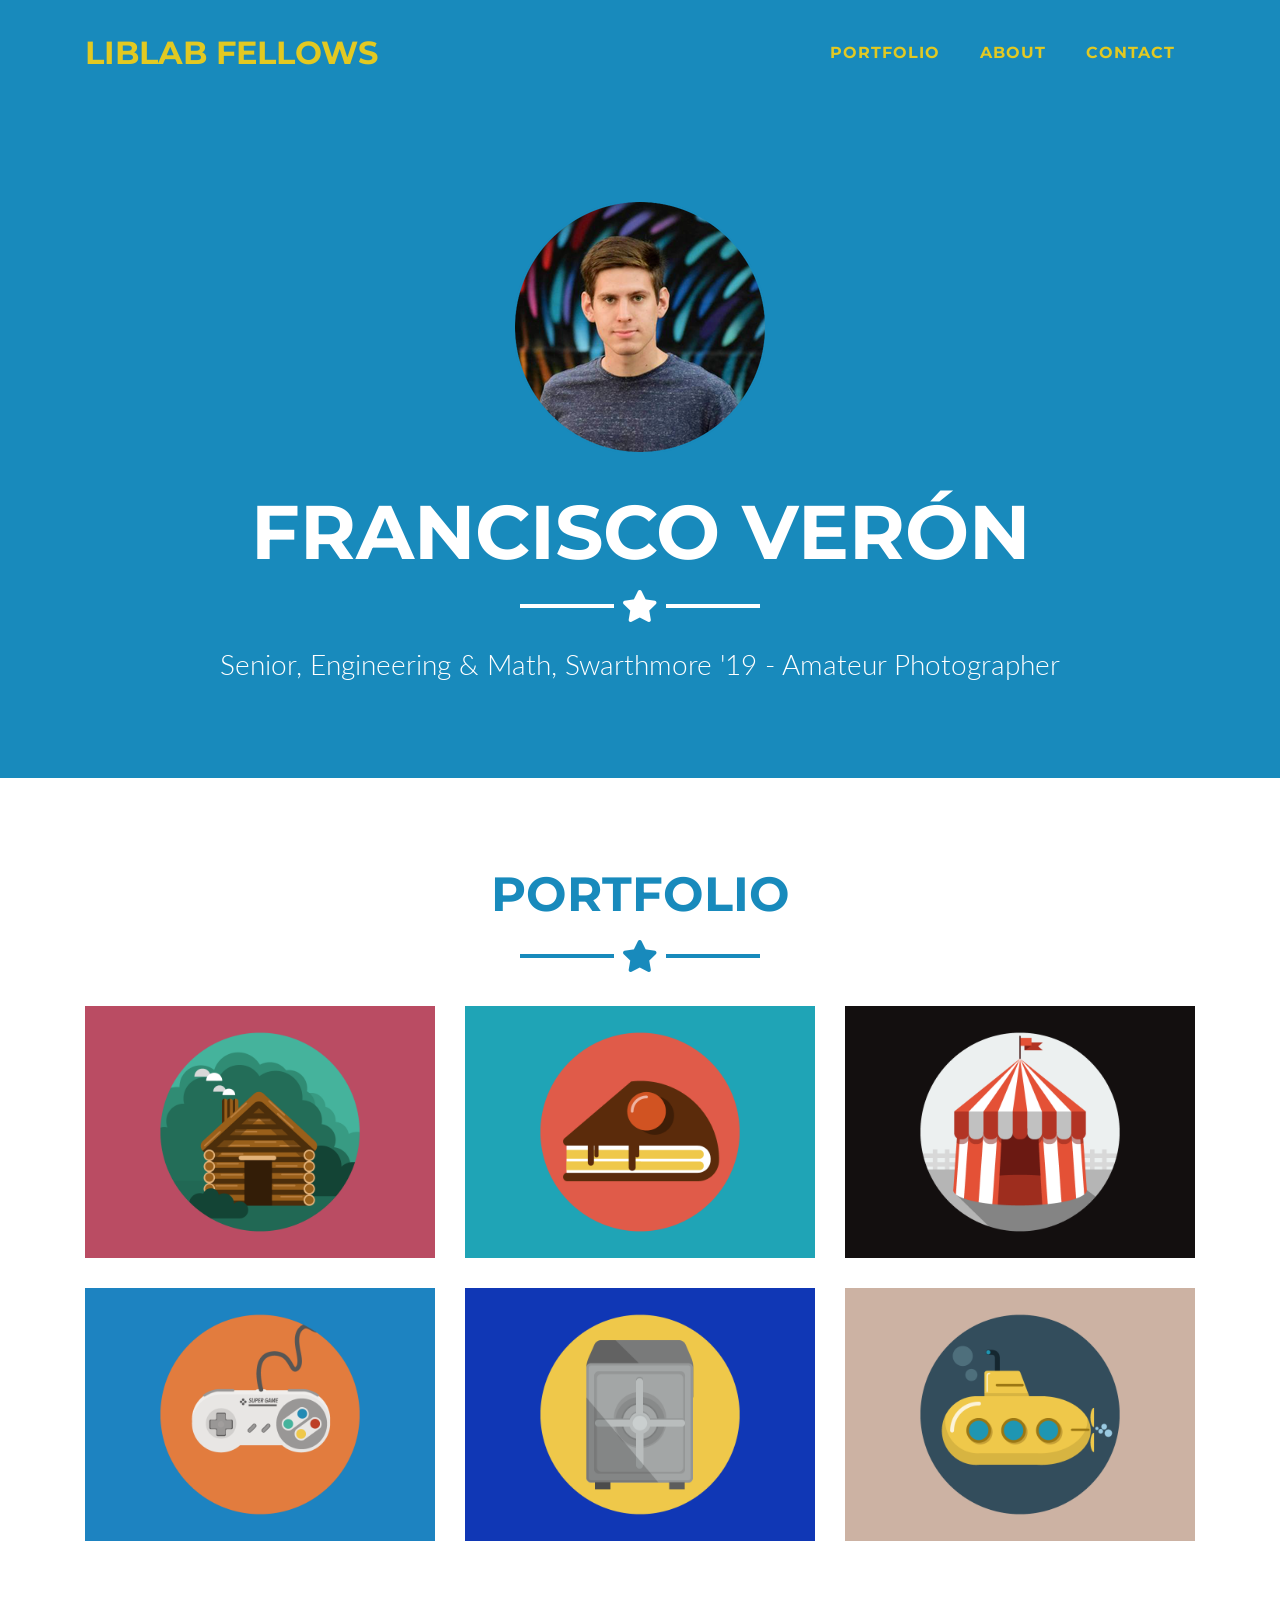
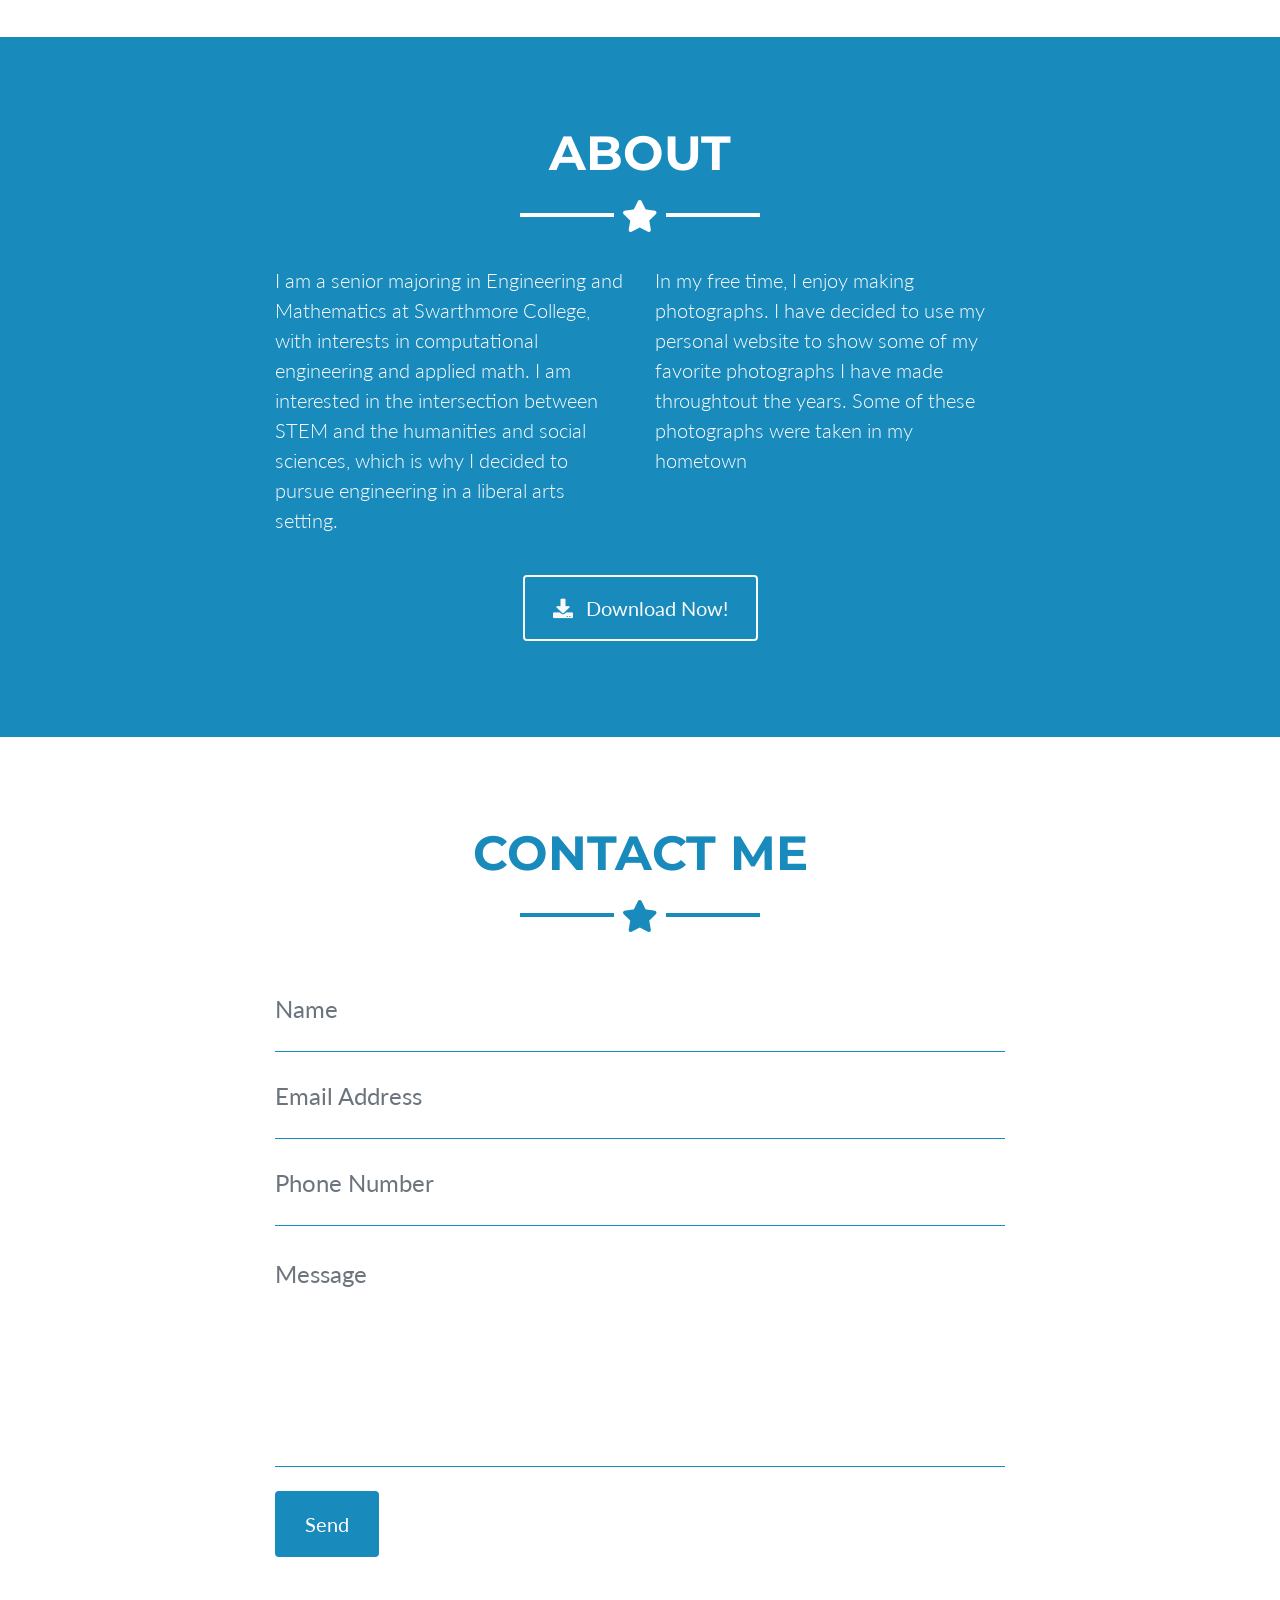
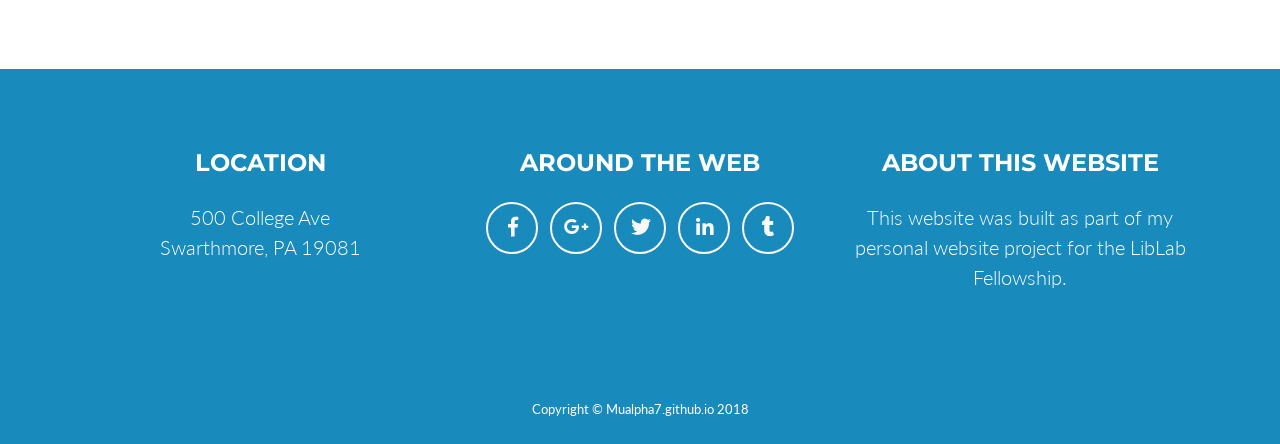
==== index.html @ 1fb7de2f "Add files via upload" ====
<!DOCTYPE html>
<html lang="en">

  <head>

    <meta charset="utf-8">
    <meta name="viewport" content="width=device-width, initial-scale=1, shrink-to-fit=no">
    <meta name="description" content="">
    <meta name="author" content="">

    <title>LibLab Fellows - Francisco Verón</title>

    <!-- Bootstrap core CSS -->
    <link href="vendor/bootstrap/css/bootstrap.min.css" rel="stylesheet">

    <!-- Custom fonts for this template -->
    <link href="vendor/fontawesome-free/css/all.min.css" rel="stylesheet" type="text/css">
    <link href="https://fonts.googleapis.com/css?family=Montserrat:400,700" rel="stylesheet" type="text/css">
    <link href="https://fonts.googleapis.com/css?family=Lato:400,700,400italic,700italic" rel="stylesheet" type="text/css">

    <!-- Plugin CSS -->
    <link href="vendor/magnific-popup/magnific-popup.css" rel="stylesheet" type="text/css">

    <!-- Custom styles for this template -->
    <link href="css/freelancer.min.css" rel="stylesheet">

  </head>

  <body id="page-top">

    <!-- Navigation -->
    <nav class="navbar navbar-expand-lg bg-secondary fixed-top text-uppercase" id="mainNav">
      <div class="container">
        <a class="navbar-brand js-scroll-trigger" href="#page-top">LibLab Fellows</a>
        <button class="navbar-toggler navbar-toggler-right text-uppercase bg-primary text-white rounded" type="button" data-toggle="collapse" data-target="#navbarResponsive" aria-controls="navbarResponsive" aria-expanded="false" aria-label="Toggle navigation">
          Menu
          <i class="fas fa-bars"></i>
        </button>
        <div class="collapse navbar-collapse" id="navbarResponsive">
          <ul class="navbar-nav ml-auto">
            <li class="nav-item mx-0 mx-lg-1">
              <a class="nav-link py-3 px-0 px-lg-3 rounded js-scroll-trigger" href="#portfolio">Portfolio</a>
            </li>
            <li class="nav-item mx-0 mx-lg-1">
              <a class="nav-link py-3 px-0 px-lg-3 rounded js-scroll-trigger" href="#about">About</a>
            </li>
            <li class="nav-item mx-0 mx-lg-1">
              <a class="nav-link py-3 px-0 px-lg-3 rounded js-scroll-trigger" href="#contact">Contact</a>
            </li>
          </ul>
        </div>
      </div>
    </nav>

    <!-- Header -->
    <header class="masthead bg-primary text-white text-center">
      <div class="container">
        <img class="img-fluid mb-5 d-block mx-auto" src="img/profile.png" alt="">
        <h1 class="text-uppercase mb-0">Francisco Verón</h1>
        <hr class="star-light">
        <h2 class="font-weight-light mb-0">Senior, Engineering & Math, Swarthmore '19 - Amateur Photographer</h2>
      </div>
    </header>

    <!-- Portfolio Grid Section -->
    <section class="portfolio" id="portfolio">
      <div class="container">
        <h2 class="text-center text-uppercase text-secondary mb-0">Portfolio</h2>
        <hr class="star-dark mb-5">
        <div class="row">
          <div class="col-md-6 col-lg-4">
            <a class="portfolio-item d-block mx-auto" href="#portfolio-modal-1">
              <div class="portfolio-item-caption d-flex position-absolute h-100 w-100">
                <div class="portfolio-item-caption-content my-auto w-100 text-center text-white">
                  <i class="fas fa-search-plus fa-3x"></i>
                </div>
              </div>
              <img class="img-fluid" src="img/portfolio/cabin.png" alt="">
            </a>
          </div>
          <div class="col-md-6 col-lg-4">
            <a class="portfolio-item d-block mx-auto" href="#portfolio-modal-2">
              <div class="portfolio-item-caption d-flex position-absolute h-100 w-100">
                <div class="portfolio-item-caption-content my-auto w-100 text-center text-white">
                  <i class="fas fa-search-plus fa-3x"></i>
                </div>
              </div>
              <img class="img-fluid" src="img/portfolio/cake.png" alt="">
            </a>
          </div>
          <div class="col-md-6 col-lg-4">
            <a class="portfolio-item d-block mx-auto" href="#portfolio-modal-3">
              <div class="portfolio-item-caption d-flex position-absolute h-100 w-100">
                <div class="portfolio-item-caption-content my-auto w-100 text-center text-white">
                  <i class="fas fa-search-plus fa-3x"></i>
                </div>
              </div>
              <img class="img-fluid" src="img/portfolio/circus.png" alt="">
            </a>
          </div>
          <div class="col-md-6 col-lg-4">
            <a class="portfolio-item d-block mx-auto" href="#portfolio-modal-4">
              <div class="portfolio-item-caption d-flex position-absolute h-100 w-100">
                <div class="portfolio-item-caption-content my-auto w-100 text-center text-white">
                  <i class="fas fa-search-plus fa-3x"></i>
                </div>
              </div>
              <img class="img-fluid" src="img/portfolio/game.png" alt="">
            </a>
          </div>
          <div class="col-md-6 col-lg-4">
            <a class="portfolio-item d-block mx-auto" href="#portfolio-modal-5">
              <div class="portfolio-item-caption d-flex position-absolute h-100 w-100">
                <div class="portfolio-item-caption-content my-auto w-100 text-center text-white">
                  <i class="fas fa-search-plus fa-3x"></i>
                </div>
              </div>
              <img class="img-fluid" src="img/portfolio/safe.png" alt="">
            </a>
          </div>
          <div class="col-md-6 col-lg-4">
            <a class="portfolio-item d-block mx-auto" href="#portfolio-modal-6">
              <div class="portfolio-item-caption d-flex position-absolute h-100 w-100">
                <div class="portfolio-item-caption-content my-auto w-100 text-center text-white">
                  <i class="fas fa-search-plus fa-3x"></i>
                </div>
              </div>
              <img class="img-fluid" src="img/portfolio/submarine.png" alt="">
            </a>
          </div>
        </div>
      </div>
    </section>

    <!-- About Section -->
    <section class="bg-primary text-white mb-0" id="about">
      <div class="container">
        <h2 class="text-center text-uppercase text-white">About</h2>
        <hr class="star-light mb-5">
        <div class="row">
          <div class="col-lg-4 ml-auto">
            <p class="lead">I am a senior majoring in Engineering and Mathematics at Swarthmore College, with interests
            in computational engineering and applied math. I am interested in the intersection between STEM and the humanities and social sciences, which is why I decided to pursue engineering in a liberal arts setting. </p>
          </div>
          <div class="col-lg-4 mr-auto">
            <p class="lead">In my free time, I enjoy making photographs. I have decided to use my personal website to show some of my
            favorite photographs I have made throughtout the years. Some of these photographs were taken in my hometown </p>
          </div>
        </div>
        <div class="text-center mt-4">
          <a class="btn btn-xl btn-outline-light" href="#">
            <i class="fas fa-download mr-2"></i>
            Download Now!
          </a>
        </div>
      </div>
    </section>

    <!-- Contact Section -->
    <section id="contact">
      <div class="container">
        <h2 class="text-center text-uppercase text-secondary mb-0">Contact Me</h2>
        <hr class="star-dark mb-5">
        <div class="row">
          <div class="col-lg-8 mx-auto">
            <!-- To configure the contact form email address, go to mail/contact_me.php and update the email address in the PHP file on line 19. -->
            <!-- The form should work on most web servers, but if the form is not working you may need to configure your web server differently. -->
            <form name="sentMessage" id="contactForm" novalidate="novalidate">
              <div class="control-group">
                <div class="form-group floating-label-form-group controls mb-0 pb-2">
                  <label>Name</label>
                  <input class="form-control" id="name" type="text" placeholder="Name" required="required" data-validation-required-message="Please enter your name.">
                  <p class="help-block text-danger"></p>
                </div>
              </div>
              <div class="control-group">
                <div class="form-group floating-label-form-group controls mb-0 pb-2">
                  <label>Email Address</label>
                  <input class="form-control" id="email" type="email" placeholder="Email Address" required="required" data-validation-required-message="Please enter your email address.">
                  <p class="help-block text-danger"></p>
                </div>
              </div>
              <div class="control-group">
                <div class="form-group floating-label-form-group controls mb-0 pb-2">
                  <label>Phone Number</label>
                  <input class="form-control" id="phone" type="tel" placeholder="Phone Number" required="required" data-validation-required-message="Please enter your phone number.">
                  <p class="help-block text-danger"></p>
                </div>
              </div>
              <div class="control-group">
                <div class="form-group floating-label-form-group controls mb-0 pb-2">
                  <label>Message</label>
                  <textarea class="form-control" id="message" rows="5" placeholder="Message" required="required" data-validation-required-message="Please enter a message."></textarea>
                  <p class="help-block text-danger"></p>
                </div>
              </div>
              <br>
              <div id="success"></div>
              <div class="form-group">
                <button type="submit" class="btn btn-primary btn-xl" id="sendMessageButton">Send</button>
              </div>
            </form>
          </div>
        </div>
      </div>
    </section>

    <!-- Footer -->
    <footer class="footer text-center">
      <div class="container">
        <div class="row">
          <div class="col-md-4 mb-5 mb-lg-0">
            <h4 class="text-uppercase mb-4">Location</h4>
            <p class="lead mb-0">500 College Ave
              <br>Swarthmore, PA 19081</p>
          </div>
          <div class="col-md-4 mb-5 mb-lg-0">
            <h4 class="text-uppercase mb-4">Around the Web</h4>
            <ul class="list-inline mb-0">
              <li class="list-inline-item">
                <a class="btn btn-outline-light btn-social text-center rounded-circle" href="https://www.facebook.com/francisco.veron.ferreira">
                  <i class="fab fa-fw fa-facebook-f"></i>
                </a>
              </li>
              <li class="list-inline-item">
                <a class="btn btn-outline-light btn-social text-center rounded-circle" href="https://plus.google.com/u/0/+FranciscoVer%C3%B3n">
                  <i class="fab fa-fw fa-google-plus-g"></i>
                </a>
              </li>
              <li class="list-inline-item">
                <a class="btn btn-outline-light btn-social text-center rounded-circle" href="https://twitter.com/FranciscoAVF">
                  <i class="fab fa-fw fa-twitter"></i>
                </a>
              </li>
              <li class="list-inline-item">
                <a class="btn btn-outline-light btn-social text-center rounded-circle" href="https://www.linkedin.com/in/franciscoveron/">
                  <i class="fab fa-fw fa-linkedin-in"></i>
                </a>
              </li>
              <li class="list-inline-item">
                <a class="btn btn-outline-light btn-social text-center rounded-circle" href="http://franciscov7.tumblr.com/">
                  <i class="fab fa-fw fa-tumblr"></i>
                </a>
              </li>
            </ul>
          </div>
          <div class="col-md-4">
            <h4 class="text-uppercase mb-4">About this website</h4>
            <p class="lead mb-0">This website was built as part of my personal website project for the LibLab Fellowship.</p>
          </div>
        </div>
      </div>
    </footer>

    <div class="copyright py-4 text-center text-white">
      <div class="container">
        <small>Copyright &copy; Mualpha7.github.io 2018</small>
      </div>
    </div>

    <!-- Scroll to Top Button (Only visible on small and extra-small screen sizes) -->
    <div class="scroll-to-top d-lg-none position-fixed ">
      <a class="js-scroll-trigger d-block text-center text-white rounded" href="#page-top">
        <i class="fa fa-chevron-up"></i>
      </a>
    </div>

    <!-- Portfolio Modals -->

    <!-- Portfolio Modal 1 -->
    <div class="portfolio-modal mfp-hide" id="portfolio-modal-1">
      <div class="portfolio-modal-dialog bg-white">
        <a class="close-button d-none d-md-block portfolio-modal-dismiss" href="#">
          <i class="fa fa-3x fa-times"></i>
        </a>
        <div class="container text-center">
          <div class="row">
            <div class="col-lg-8 mx-auto">
              <h2 class="text-secondary text-uppercase mb-0">Project Name</h2>
              <hr class="star-dark mb-5">
              <img class="img-fluid mb-5" src="img/portfolio/cabin.png" alt="">
              <p class="mb-5">Lorem ipsum dolor sit amet, consectetur adipisicing elit. Mollitia neque assumenda ipsam nihil, molestias magnam, recusandae quos quis inventore quisquam velit asperiores, vitae? Reprehenderit soluta, eos quod consequuntur itaque. Nam.</p>
              <a class="btn btn-primary btn-lg rounded-pill portfolio-modal-dismiss" href="#">
                <i class="fa fa-close"></i>
                Close Photograph</a>
            </div>
          </div>
        </div>
      </div>
    </div>

    <!-- Portfolio Modal 2 -->
    <div class="portfolio-modal mfp-hide" id="portfolio-modal-2">
      <div class="portfolio-modal-dialog bg-white">
        <a class="close-button d-none d-md-block portfolio-modal-dismiss" href="#">
          <i class="fa fa-3x fa-times"></i>
        </a>
        <div class="container text-center">
          <div class="row">
            <div class="col-lg-8 mx-auto">
              <h2 class="text-secondary text-uppercase mb-0">Project Name</h2>
              <hr class="star-dark mb-5">
              <img class="img-fluid mb-5" src="img/portfolio/cake.png" alt="">
              <p class="mb-5">Lorem ipsum dolor sit amet, consectetur adipisicing elit. Mollitia neque assumenda ipsam nihil, molestias magnam, recusandae quos quis inventore quisquam velit asperiores, vitae? Reprehenderit soluta, eos quod consequuntur itaque. Nam.</p>
              <a class="btn btn-primary btn-lg rounded-pill portfolio-modal-dismiss" href="#">
                <i class="fa fa-close"></i>
                Close Photograph</a>
            </div>
          </div>
        </div>
      </div>
    </div>

    <!-- Portfolio Modal 3 -->
    <div class="portfolio-modal mfp-hide" id="portfolio-modal-3">
      <div class="portfolio-modal-dialog bg-white">
        <a class="close-button d-none d-md-block portfolio-modal-dismiss" href="#">
          <i class="fa fa-3x fa-times"></i>
        </a>
        <div class="container text-center">
          <div class="row">
            <div class="col-lg-8 mx-auto">
              <h2 class="text-secondary text-uppercase mb-0">Project Name</h2>
              <hr class="star-dark mb-5">
              <img class="img-fluid mb-5" src="img/portfolio/circus.png" alt="">
              <p class="mb-5">Lorem ipsum dolor sit amet, consectetur adipisicing elit. Mollitia neque assumenda ipsam nihil, molestias magnam, recusandae quos quis inventore quisquam velit asperiores, vitae? Reprehenderit soluta, eos quod consequuntur itaque. Nam.</p>
              <a class="btn btn-primary btn-lg rounded-pill portfolio-modal-dismiss" href="#">
                <i class="fa fa-close"></i>
                Close Photograph</a>
            </div>
          </div>
        </div>
      </div>
    </div>

    <!-- Portfolio Modal 4 -->
    <div class="portfolio-modal mfp-hide" id="portfolio-modal-4">
      <div class="portfolio-modal-dialog bg-white">
        <a class="close-button d-none d-md-block portfolio-modal-dismiss" href="#">
          <i class="fa fa-3x fa-times"></i>
        </a>
        <div class="container text-center">
          <div class="row">
            <div class="col-lg-8 mx-auto">
              <h2 class="text-secondary text-uppercase mb-0">Project Name</h2>
              <hr class="star-dark mb-5">
              <img class="img-fluid mb-5" src="img/portfolio/game.png" alt="">
              <p class="mb-5">Lorem ipsum dolor sit amet, consectetur adipisicing elit. Mollitia neque assumenda ipsam nihil, molestias magnam, recusandae quos quis inventore quisquam velit asperiores, vitae? Reprehenderit soluta, eos quod consequuntur itaque. Nam.</p>
              <a class="btn btn-primary btn-lg rounded-pill portfolio-modal-dismiss" href="#">
                <i class="fa fa-close"></i>
                Close Photograph</a>
            </div>
          </div>
        </div>
      </div>
    </div>

    <!-- Portfolio Modal 5 -->
    <div class="portfolio-modal mfp-hide" id="portfolio-modal-5">
      <div class="portfolio-modal-dialog bg-white">
        <a class="close-button d-none d-md-block portfolio-modal-dismiss" href="#">
          <i class="fa fa-3x fa-times"></i>
        </a>
        <div class="container text-center">
          <div class="row">
            <div class="col-lg-8 mx-auto">
              <h2 class="text-secondary text-uppercase mb-0">Project Name</h2>
              <hr class="star-dark mb-5">
              <img class="img-fluid mb-5" src="img/portfolio/safe.png" alt="">
              <p class="mb-5">Lorem ipsum dolor sit amet, consectetur adipisicing elit. Mollitia neque assumenda ipsam nihil, molestias magnam, recusandae quos quis inventore quisquam velit asperiores, vitae? Reprehenderit soluta, eos quod consequuntur itaque. Nam.</p>
              <a class="btn btn-primary btn-lg rounded-pill portfolio-modal-dismiss" href="#">
                <i class="fa fa-close"></i>
                Close Photograph</a>
            </div>
          </div>
        </div>
      </div>
    </div>

    <!-- Portfolio Modal 6 -->
    <div class="portfolio-modal mfp-hide" id="portfolio-modal-6">
      <div class="portfolio-modal-dialog bg-white">
        <a class="close-button d-none d-md-block portfolio-modal-dismiss" href="#">
          <i class="fa fa-3x fa-times"></i>
        </a>
        <div class="container text-center">
          <div class="row">
            <div class="col-lg-8 mx-auto">
              <h2 class="text-secondary text-uppercase mb-0">Project Name</h2>
              <hr class="star-dark mb-5">
              <img class="img-fluid mb-5" src="img/portfolio/submarine.png" alt="">
              <p class="mb-5">Lorem ipsum dolor sit amet, consectetur adipisicing elit. Mollitia neque assumenda ipsam nihil, molestias magnam, recusandae quos quis inventore quisquam velit asperiores, vitae? Reprehenderit soluta, eos quod consequuntur itaque. Nam.</p>
              <a class="btn btn-primary btn-lg rounded-pill portfolio-modal-dismiss" href="#">
                <i class="fa fa-close"></i>
                Close Photograph</a>
            </div>
          </div>
        </div>
      </div>
    </div>

    <!-- Bootstrap core JavaScript -->
    <script src="vendor/jquery/jquery.min.js"></script>
    <script src="vendor/bootstrap/js/bootstrap.bundle.min.js"></script>

    <!-- Plugin JavaScript -->
    <script src="vendor/jquery-easing/jquery.easing.min.js"></script>
    <script src="vendor/magnific-popup/jquery.magnific-popup.min.js"></script>

    <!-- Contact Form JavaScript -->
    <script src="js/jqBootstrapValidation.js"></script>
    <script src="js/contact_me.js"></script>

    <!-- Custom scripts for this template -->
    <script src="js/freelancer.min.js"></script>

  </body>

</html>
---- vendor/fontawesome-free/css/all.min.css ----
/*!
 * Font Awesome Free 5.3.1 by @fontawesome - https://fontawesome.com
 * License - https://fontawesome.com/license/free (Icons: CC BY 4.0, Fonts: SIL OFL 1.1, Code: MIT License)
 */
.fa,.fab,.fal,.far,.fas{-moz-osx-font-smoothing:grayscale;-webkit-font-smoothing:antialiased;display:inline-block;font-style:normal;font-variant:normal;text-rendering:auto;line-height:1}.fa-lg{font-size:1.33333em;line-height:.75em;vertical-align:-.0667em}.fa-xs{font-size:.75em}.fa-sm{font-size:.875em}.fa-1x{font-size:1em}.fa-2x{font-size:2em}.fa-3x{font-size:3em}.fa-4x{font-size:4em}.fa-5x{font-size:5em}.fa-6x{font-size:6em}.fa-7x{font-size:7em}.fa-8x{font-size:8em}.fa-9x{font-size:9em}.fa-10x{font-size:10em}.fa-fw{text-align:center;width:1.25em}.fa-ul{list-style-type:none;margin-left:2.5em;padding-left:0}.fa-ul>li{position:relative}.fa-li{left:-2em;position:absolute;text-align:center;width:2em;line-height:inherit}.fa-border{border:.08em solid #eee;border-radius:.1em;padding:.2em .25em .15em}.fa-pull-left{float:left}.fa-pull-right{float:right}.fa.fa-pull-left,.fab.fa-pull-left,.fal.fa-pull-left,.far.fa-pull-left,.fas.fa-pull-left{margin-right:.3em}.fa.fa-pull-right,.fab.fa-pull-right,.fal.fa-pull-right,.far.fa-pull-right,.fas.fa-pull-right{margin-left:.3em}.fa-spin{animation:fa-spin 2s infinite linear}.fa-pulse{animation:fa-spin 1s infinite steps(8)}@keyframes fa-spin{0%{transform:rotate(0deg)}to{transform:rotate(1turn)}}.fa-rotate-90{-ms-filter:"progid:DXImageTransform.Microsoft.BasicImage(rotation=1)";transform:rotate(90deg)}.fa-rotate-180{-ms-filter:"progid:DXImageTransform.Microsoft.BasicImage(rotation=2)";transform:rotate(180deg)}.fa-rotate-270{-ms-filter:"progid:DXImageTransform.Microsoft.BasicImage(rotation=3)";transform:rotate(270deg)}.fa-flip-horizontal{-ms-filter:"progid:DXImageTransform.Microsoft.BasicImage(rotation=0, mirror=1)";transform:scaleX(-1)}.fa-flip-vertical{transform:scaleY(-1)}.fa-flip-horizontal.fa-flip-vertical,.fa-flip-vertical{-ms-filter:"progid:DXImageTransform.Microsoft.BasicImage(rotation=2, mirror=1)"}.fa-flip-horizontal.fa-flip-vertical{transform:scale(-1)}:root .fa-flip-horizontal,:root .fa-flip-vertical,:root .fa-rotate-90,:root .fa-rotate-180,:root .fa-rotate-270{-webkit-filter:none;filter:none}.fa-stack{display:inline-block;height:2em;line-height:2em;position:relative;vertical-align:middle;width:2em}.fa-stack-1x,.fa-stack-2x{left:0;position:absolute;text-align:center;width:100%}.fa-stack-1x{line-height:inherit}.fa-stack-2x{font-size:2em}.fa-inverse{color:#fff}.fa-500px:before{content:"\f26e"}.fa-accessible-icon:before{content:"\f368"}.fa-accusoft:before{content:"\f369"}.fa-ad:before{content:"\f641"}.fa-address-book:before{content:"\f2b9"}.fa-address-card:before{content:"\f2bb"}.fa-adjust:before{content:"\f042"}.fa-adn:before{content:"\f170"}.fa-adversal:before{content:"\f36a"}.fa-affiliatetheme:before{content:"\f36b"}.fa-air-freshener:before{content:"\f5d0"}.fa-algolia:before{content:"\f36c"}.fa-align-center:before{content:"\f037"}.fa-align-justify:before{content:"\f039"}.fa-align-left:before{content:"\f036"}.fa-align-right:before{content:"\f038"}.fa-alipay:before{content:"\f642"}.fa-allergies:before{content:"\f461"}.fa-amazon:before{content:"\f270"}.fa-amazon-pay:before{content:"\f42c"}.fa-ambulance:before{content:"\f0f9"}.fa-american-sign-language-interpreting:before{content:"\f2a3"}.fa-amilia:before{content:"\f36d"}.fa-anchor:before{content:"\f13d"}.fa-android:before{content:"\f17b"}.fa-angellist:before{content:"\f209"}.fa-angle-double-down:before{content:"\f103"}.fa-angle-double-left:before{content:"\f100"}.fa-angle-double-right:before{content:"\f101"}.fa-angle-double-up:before{content:"\f102"}.fa-angle-down:before{content:"\f107"}.fa-angle-left:before{content:"\f104"}.fa-angle-right:before{content:"\f105"}.fa-angle-up:before{content:"\f106"}.fa-angry:before{content:"\f556"}.fa-angrycreative:before{content:"\f36e"}.fa-angular:before{content:"\f420"}.fa-ankh:before{content:"\f644"}.fa-app-store:before{content:"\f36f"}.fa-app-store-ios:before{content:"\f370"}.fa-apper:before{content:"\f371"}.fa-apple:before{content:"\f179"}.fa-apple-alt:before{content:"\f5d1"}.fa-apple-pay:before{content:"\f415"}.fa-archive:before{content:"\f187"}.fa-archway:before{content:"\f557"}.fa-arrow-alt-circle-down:before{content:"\f358"}.fa-arrow-alt-circle-left:before{content:"\f359"}.fa-arrow-alt-circle-right:before{content:"\f35a"}.fa-arrow-alt-circle-up:before{content:"\f35b"}.fa-arrow-circle-down:before{content:"\f0ab"}.fa-arrow-circle-left:before{content:"\f0a8"}.fa-arrow-circle-right:before{content:"\f0a9"}.fa-arrow-circle-up:before{content:"\f0aa"}.fa-arrow-down:before{content:"\f063"}.fa-arrow-left:before{content:"\f060"}.fa-arrow-right:before{content:"\f061"}.fa-arrow-up:before{content:"\f062"}.fa-arrows-alt:before{content:"\f0b2"}.fa-arrows-alt-h:before{content:"\f337"}.fa-arrows-alt-v:before{content:"\f338"}.fa-assistive-listening-systems:before{content:"\f2a2"}.fa-asterisk:before{content:"\f069"}.fa-asymmetrik:before{content:"\f372"}.fa-at:before{content:"\f1fa"}.fa-atlas:before{content:"\f558"}.fa-atom:before{content:"\f5d2"}.fa-audible:before{content:"\f373"}.fa-audio-description:before{content:"\f29e"}.fa-autoprefixer:before{content:"\f41c"}.fa-avianex:before{content:"\f374"}.fa-aviato:before{content:"\f421"}.fa-award:before{content:"\f559"}.fa-aws:before{content:"\f375"}.fa-backspace:before{content:"\f55a"}.fa-backward:before{content:"\f04a"}.fa-balance-scale:before{content:"\f24e"}.fa-ban:before{content:"\f05e"}.fa-band-aid:before{content:"\f462"}.fa-bandcamp:before{content:"\f2d5"}.fa-barcode:before{content:"\f02a"}.fa-bars:before{content:"\f0c9"}.fa-baseball-ball:before{content:"\f433"}.fa-basketball-ball:before{content:"\f434"}.fa-bath:before{content:"\f2cd"}.fa-battery-empty:before{content:"\f244"}.fa-battery-full:before{content:"\f240"}.fa-battery-half:before{content:"\f242"}.fa-battery-quarter:before{content:"\f243"}.fa-battery-three-quarters:before{content:"\f241"}.fa-bed:before{content:"\f236"}.fa-beer:before{content:"\f0fc"}.fa-behance:before{content:"\f1b4"}.fa-behance-square:before{content:"\f1b5"}.fa-bell:before{content:"\f0f3"}.fa-bell-slash:before{content:"\f1f6"}.fa-bezier-curve:before{content:"\f55b"}.fa-bible:before{content:"\f647"}.fa-bicycle:before{content:"\f206"}.fa-bimobject:before{content:"\f378"}.fa-binoculars:before{content:"\f1e5"}.fa-birthday-cake:before{content:"\f1fd"}.fa-bitbucket:before{content:"\f171"}.fa-bitcoin:before{content:"\f379"}.fa-bity:before{content:"\f37a"}.fa-black-tie:before{content:"\f27e"}.fa-blackberry:before{content:"\f37b"}.fa-blender:before{content:"\f517"}.fa-blind:before{content:"\f29d"}.fa-blogger:before{content:"\f37c"}.fa-blogger-b:before{content:"\f37d"}.fa-bluetooth:before{content:"\f293"}.fa-bluetooth-b:before{content:"\f294"}.fa-bold:before{content:"\f032"}.fa-bolt:before{content:"\f0e7"}.fa-bomb:before{content:"\f1e2"}.fa-bone:before{content:"\f5d7"}.fa-bong:before{content:"\f55c"}.fa-book:before{content:"\f02d"}.fa-book-open:before{content:"\f518"}.fa-book-reader:before{content:"\f5da"}.fa-bookmark:before{content:"\f02e"}.fa-bowling-ball:before{content:"\f436"}.fa-box:before{content:"\f466"}.fa-box-open:before{content:"\f49e"}.fa-boxes:before{content:"\f468"}.fa-braille:before{content:"\f2a1"}.fa-brain:before{content:"\f5dc"}.fa-briefcase:before{content:"\f0b1"}.fa-briefcase-medical:before{content:"\f469"}.fa-broadcast-tower:before{content:"\f519"}.fa-broom:before{content:"\f51a"}.fa-brush:before{content:"\f55d"}.fa-btc:before{content:"\f15a"}.fa-bug:before{content:"\f188"}.fa-building:before{content:"\f1ad"}.fa-bullhorn:before{content:"\f0a1"}.fa-bullseye:before{content:"\f140"}.fa-burn:before{content:"\f46a"}.fa-buromobelexperte:before{content:"\f37f"}.fa-bus:before{content:"\f207"}.fa-bus-alt:before{content:"\f55e"}.fa-business-time:before{content:"\f64a"}.fa-buysellads:before{content:"\f20d"}.fa-calculator:before{content:"\f1ec"}.fa-calendar:before{content:"\f133"}.fa-calendar-alt:before{content:"\f073"}.fa-calendar-check:before{content:"\f274"}.fa-calendar-minus:before{content:"\f272"}.fa-calendar-plus:before{content:"\f271"}.fa-calendar-times:before{content:"\f273"}.fa-camera:before{content:"\f030"}.fa-camera-retro:before{content:"\f083"}.fa-cannabis:before{content:"\f55f"}.fa-capsules:before{content:"\f46b"}.fa-car:before{content:"\f1b9"}.fa-car-alt:before{content:"\f5de"}.fa-car-battery:before{content:"\f5df"}.fa-car-crash:before{content:"\f5e1"}.fa-car-side:before{content:"\f5e4"}.fa-caret-down:before{content:"\f0d7"}.fa-caret-left:before{content:"\f0d9"}.fa-caret-right:before{content:"\f0da"}.fa-caret-square-down:before{content:"\f150"}.fa-caret-square-left:before{content:"\f191"}.fa-caret-square-right:before{content:"\f152"}.fa-caret-square-up:before{content:"\f151"}.fa-caret-up:before{content:"\f0d8"}.fa-cart-arrow-down:before{content:"\f218"}.fa-cart-plus:before{content:"\f217"}.fa-cc-amazon-pay:before{content:"\f42d"}.fa-cc-amex:before{content:"\f1f3"}.fa-cc-apple-pay:before{content:"\f416"}.fa-cc-diners-club:before{content:"\f24c"}.fa-cc-discover:before{content:"\f1f2"}.fa-cc-jcb:before{content:"\f24b"}.fa-cc-mastercard:before{content:"\f1f1"}.fa-cc-paypal:before{content:"\f1f4"}.fa-cc-stripe:before{content:"\f1f5"}.fa-cc-visa:before{content:"\f1f0"}.fa-centercode:before{content:"\f380"}.fa-certificate:before{content:"\f0a3"}.fa-chalkboard:before{content:"\f51b"}.fa-chalkboard-teacher:before{content:"\f51c"}.fa-charging-station:before{content:"\f5e7"}.fa-chart-area:before{content:"\f1fe"}.fa-chart-bar:before{content:"\f080"}.fa-chart-line:before{content:"\f201"}.fa-chart-pie:before{content:"\f200"}.fa-check:before{content:"\f00c"}.fa-check-circle:before{content:"\f058"}.fa-check-double:before{content:"\f560"}.fa-check-square:before{content:"\f14a"}.fa-chess:before{content:"\f439"}.fa-chess-bishop:before{content:"\f43a"}.fa-chess-board:before{content:"\f43c"}.fa-chess-king:before{content:"\f43f"}.fa-chess-knight:before{content:"\f441"}.fa-chess-pawn:before{content:"\f443"}.fa-chess-queen:before{content:"\f445"}.fa-chess-rook:before{content:"\f447"}.fa-chevron-circle-down:before{content:"\f13a"}.fa-chevron-circle-left:before{content:"\f137"}.fa-chevron-circle-right:before{content:"\f138"}.fa-chevron-circle-up:before{content:"\f139"}.fa-chevron-down:before{content:"\f078"}.fa-chevron-left:before{content:"\f053"}.fa-chevron-right:before{content:"\f054"}.fa-chevron-up:before{content:"\f077"}.fa-child:before{content:"\f1ae"}.fa-chrome:before{content:"\f268"}.fa-church:before{content:"\f51d"}.fa-circle:before{content:"\f111"}.fa-circle-notch:before{content:"\f1ce"}.fa-city:before{content:"\f64f"}.fa-clipboard:before{content:"\f328"}.fa-clipboard-check:before{content:"\f46c"}.fa-clipboard-list:before{content:"\f46d"}.fa-clock:before{content:"\f017"}.fa-clone:before{content:"\f24d"}.fa-closed-captioning:before{content:"\f20a"}.fa-cloud:before{content:"\f0c2"}.fa-cloud-download-alt:before{content:"\f381"}.fa-cloud-upload-alt:before{content:"\f382"}.fa-cloudscale:before{content:"\f383"}.fa-cloudsmith:before{content:"\f384"}.fa-cloudversify:before{content:"\f385"}.fa-cocktail:before{content:"\f561"}.fa-code:before{content:"\f121"}.fa-code-branch:before{content:"\f126"}.fa-codepen:before{content:"\f1cb"}.fa-codiepie:before{content:"\f284"}.fa-coffee:before{content:"\f0f4"}.fa-cog:before{content:"\f013"}.fa-cogs:before{content:"\f085"}.fa-coins:before{content:"\f51e"}.fa-columns:before{content:"\f0db"}.fa-comment:before{content:"\f075"}.fa-comment-alt:before{content:"\f27a"}.fa-comment-dollar:before{content:"\f651"}.fa-comment-dots:before{content:"\f4ad"}.fa-comment-slash:before{content:"\f4b3"}.fa-comments:before{content:"\f086"}.fa-comments-dollar:before{content:"\f653"}.fa-compact-disc:before{content:"\f51f"}.fa-compass:before{content:"\f14e"}.fa-compress:before{content:"\f066"}.fa-concierge-bell:before{content:"\f562"}.fa-connectdevelop:before{content:"\f20e"}.fa-contao:before{content:"\f26d"}.fa-cookie:before{content:"\f563"}.fa-cookie-bite:before{content:"\f564"}.fa-copy:before{content:"\f0c5"}.fa-copyright:before{content:"\f1f9"}.fa-couch:before{content:"\f4b8"}.fa-cpanel:before{content:"\f388"}.fa-creative-commons:before{content:"\f25e"}.fa-creative-commons-by:before{content:"\f4e7"}.fa-creative-commons-nc:before{content:"\f4e8"}.fa-creative-commons-nc-eu:before{content:"\f4e9"}.fa-creative-commons-nc-jp:before{content:"\f4ea"}.fa-creative-commons-nd:before{content:"\f4eb"}.fa-creative-commons-pd:before{content:"\f4ec"}.fa-creative-commons-pd-alt:before{content:"\f4ed"}.fa-creative-commons-remix:before{content:"\f4ee"}.fa-creative-commons-sa:before{content:"\f4ef"}.fa-creative-commons-sampling:before{content:"\f4f0"}.fa-creative-commons-sampling-plus:before{content:"\f4f1"}.fa-creative-commons-share:before{content:"\f4f2"}.fa-credit-card:before{content:"\f09d"}.fa-crop:before{content:"\f125"}.fa-crop-alt:before{content:"\f565"}.fa-cross:before{content:"\f654"}.fa-crosshairs:before{content:"\f05b"}.fa-crow:before{content:"\f520"}.fa-crown:before{content:"\f521"}.fa-css3:before{content:"\f13c"}.fa-css3-alt:before{content:"\f38b"}.fa-cube:before{content:"\f1b2"}.fa-cubes:before{content:"\f1b3"}.fa-cut:before{content:"\f0c4"}.fa-cuttlefish:before{content:"\f38c"}.fa-d-and-d:before{content:"\f38d"}.fa-dashcube:before{content:"\f210"}.fa-database:before{content:"\f1c0"}.fa-deaf:before{content:"\f2a4"}.fa-delicious:before{content:"\f1a5"}.fa-deploydog:before{content:"\f38e"}.fa-deskpro:before{content:"\f38f"}.fa-desktop:before{content:"\f108"}.fa-deviantart:before{content:"\f1bd"}.fa-dharmachakra:before{content:"\f655"}.fa-diagnoses:before{content:"\f470"}.fa-dice:before{content:"\f522"}.fa-dice-five:before{content:"\f523"}.fa-dice-four:before{content:"\f524"}.fa-dice-one:before{content:"\f525"}.fa-dice-six:before{content:"\f526"}.fa-dice-three:before{content:"\f527"}.fa-dice-two:before{content:"\f528"}.fa-digg:before{content:"\f1a6"}.fa-digital-ocean:before{content:"\f391"}.fa-digital-tachograph:before{content:"\f566"}.fa-directions:before{content:"\f5eb"}.fa-discord:before{content:"\f392"}.fa-discourse:before{content:"\f393"}.fa-divide:before{content:"\f529"}.fa-dizzy:before{content:"\f567"}.fa-dna:before{content:"\f471"}.fa-dochub:before{content:"\f394"}.fa-docker:before{content:"\f395"}.fa-dollar-sign:before{content:"\f155"}.fa-dolly:before{content:"\f472"}.fa-dolly-flatbed:before{content:"\f474"}.fa-donate:before{content:"\f4b9"}.fa-door-closed:before{content:"\f52a"}.fa-door-open:before{content:"\f52b"}.fa-dot-circle:before{content:"\f192"}.fa-dove:before{content:"\f4ba"}.fa-download:before{content:"\f019"}.fa-draft2digital:before{content:"\f396"}.fa-drafting-compass:before{content:"\f568"}.fa-draw-polygon:before{content:"\f5ee"}.fa-dribbble:before{content:"\f17d"}.fa-dribbble-square:before{content:"\f397"}.fa-dropbox:before{content:"\f16b"}.fa-drum:before{content:"\f569"}.fa-drum-steelpan:before{content:"\f56a"}.fa-drupal:before{content:"\f1a9"}.fa-dumbbell:before{content:"\f44b"}.fa-dyalog:before{content:"\f399"}.fa-earlybirds:before{content:"\f39a"}.fa-ebay:before{content:"\f4f4"}.fa-edge:before{content:"\f282"}.fa-edit:before{content:"\f044"}.fa-eject:before{content:"\f052"}.fa-elementor:before{content:"\f430"}.fa-ellipsis-h:before{content:"\f141"}.fa-ellipsis-v:before{content:"\f142"}.fa-ello:before{content:"\f5f1"}.fa-ember:before{content:"\f423"}.fa-empire:before{content:"\f1d1"}.fa-envelope:before{content:"\f0e0"}.fa-envelope-open:before{content:"\f2b6"}.fa-envelope-open-text:before{content:"\f658"}.fa-envelope-square:before{content:"\f199"}.fa-envira:before{content:"\f299"}.fa-equals:before{content:"\f52c"}.fa-eraser:before{content:"\f12d"}.fa-erlang:before{content:"\f39d"}.fa-ethereum:before{content:"\f42e"}.fa-etsy:before{content:"\f2d7"}.fa-euro-sign:before{content:"\f153"}.fa-exchange-alt:before{content:"\f362"}.fa-exclamation:before{content:"\f12a"}.fa-exclamation-circle:before{content:"\f06a"}.fa-exclamation-triangle:before{content:"\f071"}.fa-expand:before{content:"\f065"}.fa-expand-arrows-alt:before{content:"\f31e"}.fa-expeditedssl:before{content:"\f23e"}.fa-external-link-alt:before{content:"\f35d"}.fa-external-link-square-alt:before{content:"\f360"}.fa-eye:before{content:"\f06e"}.fa-eye-dropper:before{content:"\f1fb"}.fa-eye-slash:before{content:"\f070"}.fa-facebook:before{content:"\f09a"}.fa-facebook-f:before{content:"\f39e"}.fa-facebook-messenger:before{content:"\f39f"}.fa-facebook-square:before{content:"\f082"}.fa-fast-backward:before{content:"\f049"}.fa-fast-forward:before{content:"\f050"}.fa-fax:before{content:"\f1ac"}.fa-feather:before{content:"\f52d"}.fa-feather-alt:before{content:"\f56b"}.fa-female:before{content:"\f182"}.fa-fighter-jet:before{content:"\f0fb"}.fa-file:before{content:"\f15b"}.fa-file-alt:before{content:"\f15c"}.fa-file-archive:before{content:"\f1c6"}.fa-file-audio:before{content:"\f1c7"}.fa-file-code:before{content:"\f1c9"}.fa-file-contract:before{content:"\f56c"}.fa-file-download:before{content:"\f56d"}.fa-file-excel:before{content:"\f1c3"}.fa-file-export:before{content:"\f56e"}.fa-file-image:before{content:"\f1c5"}.fa-file-import:before{content:"\f56f"}.fa-file-invoice:before{content:"\f570"}.fa-file-invoice-dollar:before{content:"\f571"}.fa-file-medical:before{content:"\f477"}.fa-file-medical-alt:before{content:"\f478"}.fa-file-pdf:before{content:"\f1c1"}.fa-file-powerpoint:before{content:"\f1c4"}.fa-file-prescription:before{content:"\f572"}.fa-file-signature:before{content:"\f573"}.fa-file-upload:before{content:"\f574"}.fa-file-video:before{content:"\f1c8"}.fa-file-word:before{content:"\f1c2"}.fa-fill:before{content:"\f575"}.fa-fill-drip:before{content:"\f576"}.fa-film:before{content:"\f008"}.fa-filter:before{content:"\f0b0"}.fa-fingerprint:before{content:"\f577"}.fa-fire:before{content:"\f06d"}.fa-fire-extinguisher:before{content:"\f134"}.fa-firefox:before{content:"\f269"}.fa-first-aid:before{content:"\f479"}.fa-first-order:before{content:"\f2b0"}.fa-first-order-alt:before{content:"\f50a"}.fa-firstdraft:before{content:"\f3a1"}.fa-fish:before{content:"\f578"}.fa-flag:before{content:"\f024"}.fa-flag-checkered:before{content:"\f11e"}.fa-flask:before{content:"\f0c3"}.fa-flickr:before{content:"\f16e"}.fa-flipboard:before{content:"\f44d"}.fa-flushed:before{content:"\f579"}.fa-fly:before{content:"\f417"}.fa-folder:before{content:"\f07b"}.fa-folder-minus:before{content:"\f65d"}.fa-folder-open:before{content:"\f07c"}.fa-folder-plus:before{content:"\f65e"}.fa-font:before{content:"\f031"}.fa-font-awesome:before{content:"\f2b4"}.fa-font-awesome-alt:before{content:"\f35c"}.fa-font-awesome-flag:before{content:"\f425"}.fa-font-awesome-logo-full:before{content:"\f4e6"}.fa-fonticons:before{content:"\f280"}.fa-fonticons-fi:before{content:"\f3a2"}.fa-football-ball:before{content:"\f44e"}.fa-fort-awesome:before{content:"\f286"}.fa-fort-awesome-alt:before{content:"\f3a3"}.fa-forumbee:before{content:"\f211"}.fa-forward:before{content:"\f04e"}.fa-foursquare:before{content:"\f180"}.fa-free-code-camp:before{content:"\f2c5"}.fa-freebsd:before{content:"\f3a4"}.fa-frog:before{content:"\f52e"}.fa-frown:before{content:"\f119"}.fa-frown-open:before{content:"\f57a"}.fa-fulcrum:before{content:"\f50b"}.fa-funnel-dollar:before{content:"\f662"}.fa-futbol:before{content:"\f1e3"}.fa-galactic-republic:before{content:"\f50c"}.fa-galactic-senate:before{content:"\f50d"}.fa-gamepad:before{content:"\f11b"}.fa-gas-pump:before{content:"\f52f"}.fa-gavel:before{content:"\f0e3"}.fa-gem:before{content:"\f3a5"}.fa-genderless:before{content:"\f22d"}.fa-get-pocket:before{content:"\f265"}.fa-gg:before{content:"\f260"}.fa-gg-circle:before{content:"\f261"}.fa-gift:before{content:"\f06b"}.fa-git:before{content:"\f1d3"}.fa-git-square:before{content:"\f1d2"}.fa-github:before{content:"\f09b"}.fa-github-alt:before{content:"\f113"}.fa-github-square:before{content:"\f092"}.fa-gitkraken:before{content:"\f3a6"}.fa-gitlab:before{content:"\f296"}.fa-gitter:before{content:"\f426"}.fa-glass-martini:before{content:"\f000"}.fa-glass-martini-alt:before{content:"\f57b"}.fa-glasses:before{content:"\f530"}.fa-glide:before{content:"\f2a5"}.fa-glide-g:before{content:"\f2a6"}.fa-globe:before{content:"\f0ac"}.fa-globe-africa:before{content:"\f57c"}.fa-globe-americas:before{content:"\f57d"}.fa-globe-asia:before{content:"\f57e"}.fa-gofore:before{content:"\f3a7"}.fa-golf-ball:before{content:"\f450"}.fa-goodreads:before{content:"\f3a8"}.fa-goodreads-g:before{content:"\f3a9"}.fa-google:before{content:"\f1a0"}.fa-google-drive:before{content:"\f3aa"}.fa-google-play:before{content:"\f3ab"}.fa-google-plus:before{content:"\f2b3"}.fa-google-plus-g:before{content:"\f0d5"}.fa-google-plus-square:before{content:"\f0d4"}.fa-google-wallet:before{content:"\f1ee"}.fa-gopuram:before{content:"\f664"}.fa-graduation-cap:before{content:"\f19d"}.fa-gratipay:before{content:"\f184"}.fa-grav:before{content:"\f2d6"}.fa-greater-than:before{content:"\f531"}.fa-greater-than-equal:before{content:"\f532"}.fa-grimace:before{content:"\f57f"}.fa-grin:before{content:"\f580"}.fa-grin-alt:before{content:"\f581"}.fa-grin-beam:before{content:"\f582"}.fa-grin-beam-sweat:before{content:"\f583"}.fa-grin-hearts:before{content:"\f584"}.fa-grin-squint:before{content:"\f585"}.fa-grin-squint-tears:before{content:"\f586"}.fa-grin-stars:before{content:"\f587"}.fa-grin-tears:before{content:"\f588"}.fa-grin-tongue:before{content:"\f589"}.fa-grin-tongue-squint:before{content:"\f58a"}.fa-grin-tongue-wink:before{content:"\f58b"}.fa-grin-wink:before{content:"\f58c"}.fa-grip-horizontal:before{content:"\f58d"}.fa-grip-vertical:before{content:"\f58e"}.fa-gripfire:before{content:"\f3ac"}.fa-grunt:before{content:"\f3ad"}.fa-gulp:before{content:"\f3ae"}.fa-h-square:before{content:"\f0fd"}.fa-hacker-news:before{content:"\f1d4"}.fa-hacker-news-square:before{content:"\f3af"}.fa-hackerrank:before{content:"\f5f7"}.fa-hamsa:before{content:"\f665"}.fa-hand-holding:before{content:"\f4bd"}.fa-hand-holding-heart:before{content:"\f4be"}.fa-hand-holding-usd:before{content:"\f4c0"}.fa-hand-lizard:before{content:"\f258"}.fa-hand-paper:before{content:"\f256"}.fa-hand-peace:before{content:"\f25b"}.fa-hand-point-down:before{content:"\f0a7"}.fa-hand-point-left:before{content:"\f0a5"}.fa-hand-point-right:before{content:"\f0a4"}.fa-hand-point-up:before{content:"\f0a6"}.fa-hand-pointer:before{content:"\f25a"}.fa-hand-rock:before{content:"\f255"}.fa-hand-scissors:before{content:"\f257"}.fa-hand-spock:before{content:"\f259"}.fa-hands:before{content:"\f4c2"}.fa-hands-helping:before{content:"\f4c4"}.fa-handshake:before{content:"\f2b5"}.fa-hashtag:before{content:"\f292"}.fa-haykal:before{content:"\f666"}.fa-hdd:before{content:"\f0a0"}.fa-heading:before{content:"\f1dc"}.fa-headphones:before{content:"\f025"}.fa-headphones-alt:before{content:"\f58f"}.fa-headset:before{content:"\f590"}.fa-heart:before{content:"\f004"}.fa-heartbeat:before{content:"\f21e"}.fa-helicopter:before{content:"\f533"}.fa-highlighter:before{content:"\f591"}.fa-hips:before{content:"\f452"}.fa-hire-a-helper:before{content:"\f3b0"}.fa-history:before{content:"\f1da"}.fa-hockey-puck:before{content:"\f453"}.fa-home:before{content:"\f015"}.fa-hooli:before{content:"\f427"}.fa-hornbill:before{content:"\f592"}.fa-hospital:before{content:"\f0f8"}.fa-hospital-alt:before{content:"\f47d"}.fa-hospital-symbol:before{content:"\f47e"}.fa-hot-tub:before{content:"\f593"}.fa-hotel:before{content:"\f594"}.fa-hotjar:before{content:"\f3b1"}.fa-hourglass:before{content:"\f254"}.fa-hourglass-end:before{content:"\f253"}.fa-hourglass-half:before{content:"\f252"}.fa-hourglass-start:before{content:"\f251"}.fa-houzz:before{content:"\f27c"}.fa-html5:before{content:"\f13b"}.fa-hubspot:before{content:"\f3b2"}.fa-i-cursor:before{content:"\f246"}.fa-id-badge:before{content:"\f2c1"}.fa-id-card:before{content:"\f2c2"}.fa-id-card-alt:before{content:"\f47f"}.fa-image:before{content:"\f03e"}.fa-images:before{content:"\f302"}.fa-imdb:before{content:"\f2d8"}.fa-inbox:before{content:"\f01c"}.fa-indent:before{content:"\f03c"}.fa-industry:before{content:"\f275"}.fa-infinity:before{content:"\f534"}.fa-info:before{content:"\f129"}.fa-info-circle:before{content:"\f05a"}.fa-instagram:before{content:"\f16d"}.fa-internet-explorer:before{content:"\f26b"}.fa-ioxhost:before{content:"\f208"}.fa-italic:before{content:"\f033"}.fa-itunes:before{content:"\f3b4"}.fa-itunes-note:before{content:"\f3b5"}.fa-java:before{content:"\f4e4"}.fa-jedi:before{content:"\f669"}.fa-jedi-order:before{content:"\f50e"}.fa-jenkins:before{content:"\f3b6"}.fa-joget:before{content:"\f3b7"}.fa-joint:before{content:"\f595"}.fa-joomla:before{content:"\f1aa"}.fa-journal-whills:before{content:"\f66a"}.fa-js:before{content:"\f3b8"}.fa-js-square:before{content:"\f3b9"}.fa-jsfiddle:before{content:"\f1cc"}.fa-kaaba:before{content:"\f66b"}.fa-kaggle:before{content:"\f5fa"}.fa-key:before{content:"\f084"}.fa-keybase:before{content:"\f4f5"}.fa-keyboard:before{content:"\f11c"}.fa-keycdn:before{content:"\f3ba"}.fa-khanda:before{content:"\f66d"}.fa-kickstarter:before{content:"\f3bb"}.fa-kickstarter-k:before{content:"\f3bc"}.fa-kiss:before{content:"\f596"}.fa-kiss-beam:before{content:"\f597"}.fa-kiss-wink-heart:before{content:"\f598"}.fa-kiwi-bird:before{content:"\f535"}.fa-korvue:before{content:"\f42f"}.fa-landmark:before{content:"\f66f"}.fa-language:before{content:"\f1ab"}.fa-laptop:before{content:"\f109"}.fa-laptop-code:before{content:"\f5fc"}.fa-laravel:before{content:"\f3bd"}.fa-lastfm:before{content:"\f202"}.fa-lastfm-square:before{content:"\f203"}.fa-laugh:before{content:"\f599"}.fa-laugh-beam:before{content:"\f59a"}.fa-laugh-squint:before{content:"\f59b"}.fa-laugh-wink:before{content:"\f59c"}.fa-layer-group:before{content:"\f5fd"}.fa-leaf:before{content:"\f06c"}.fa-leanpub:before{content:"\f212"}.fa-lemon:before{content:"\f094"}.fa-less:before{content:"\f41d"}.fa-less-than:before{content:"\f536"}.fa-less-than-equal:before{content:"\f537"}.fa-level-down-alt:before{content:"\f3be"}.fa-level-up-alt:before{content:"\f3bf"}.fa-life-ring:before{content:"\f1cd"}.fa-lightbulb:before{content:"\f0eb"}.fa-line:before{content:"\f3c0"}.fa-link:before{content:"\f0c1"}.fa-linkedin:before{content:"\f08c"}.fa-linkedin-in:before{content:"\f0e1"}.fa-linode:before{content:"\f2b8"}.fa-linux:before{content:"\f17c"}.fa-lira-sign:before{content:"\f195"}.fa-list:before{content:"\f03a"}.fa-list-alt:before{content:"\f022"}.fa-list-ol:before{content:"\f0cb"}.fa-list-ul:before{content:"\f0ca"}.fa-location-arrow:before{content:"\f124"}.fa-lock:before{content:"\f023"}.fa-lock-open:before{content:"\f3c1"}.fa-long-arrow-alt-down:before{content:"\f309"}.fa-long-arrow-alt-left:before{content:"\f30a"}.fa-long-arrow-alt-right:before{content:"\f30b"}.fa-long-arrow-alt-up:before{content:"\f30c"}.fa-low-vision:before{content:"\f2a8"}.fa-luggage-cart:before{content:"\f59d"}.fa-lyft:before{content:"\f3c3"}.fa-magento:before{content:"\f3c4"}.fa-magic:before{content:"\f0d0"}.fa-magnet:before{content:"\f076"}.fa-mail-bulk:before{content:"\f674"}.fa-mailchimp:before{content:"\f59e"}.fa-male:before{content:"\f183"}.fa-mandalorian:before{content:"\f50f"}.fa-map:before{content:"\f279"}.fa-map-marked:before{content:"\f59f"}.fa-map-marked-alt:before{content:"\f5a0"}.fa-map-marker:before{content:"\f041"}.fa-map-marker-alt:before{content:"\f3c5"}.fa-map-pin:before{content:"\f276"}.fa-map-signs:before{content:"\f277"}.fa-markdown:before{content:"\f60f"}.fa-marker:before{content:"\f5a1"}.fa-mars:before{content:"\f222"}.fa-mars-double:before{content:"\f227"}.fa-mars-stroke:before{content:"\f229"}.fa-mars-stroke-h:before{content:"\f22b"}.fa-mars-stroke-v:before{content:"\f22a"}.fa-mastodon:before{content:"\f4f6"}.fa-maxcdn:before{content:"\f136"}.fa-medal:before{content:"\f5a2"}.fa-medapps:before{content:"\f3c6"}.fa-medium:before{content:"\f23a"}.fa-medium-m:before{content:"\f3c7"}.fa-medkit:before{content:"\f0fa"}.fa-medrt:before{content:"\f3c8"}.fa-meetup:before{content:"\f2e0"}.fa-megaport:before{content:"\f5a3"}.fa-meh:before{content:"\f11a"}.fa-meh-blank:before{content:"\f5a4"}.fa-meh-rolling-eyes:before{content:"\f5a5"}.fa-memory:before{content:"\f538"}.fa-menorah:before{content:"\f676"}.fa-mercury:before{content:"\f223"}.fa-microchip:before{content:"\f2db"}.fa-microphone:before{content:"\f130"}.fa-microphone-alt:before{content:"\f3c9"}.fa-microphone-alt-slash:before{content:"\f539"}.fa-microphone-slash:before{content:"\f131"}.fa-microscope:before{content:"\f610"}.fa-microsoft:before{content:"\f3ca"}.fa-minus:before{content:"\f068"}.fa-minus-circle:before{content:"\f056"}.fa-minus-square:before{content:"\f146"}.fa-mix:before{content:"\f3cb"}.fa-mixcloud:before{content:"\f289"}.fa-mizuni:before{content:"\f3cc"}.fa-mobile:before{content:"\f10b"}.fa-mobile-alt:before{content:"\f3cd"}.fa-modx:before{content:"\f285"}.fa-monero:before{content:"\f3d0"}.fa-money-bill:before{content:"\f0d6"}.fa-money-bill-alt:before{content:"\f3d1"}.fa-money-bill-wave:before{content:"\f53a"}.fa-money-bill-wave-alt:before{content:"\f53b"}.fa-money-check:before{content:"\f53c"}.fa-money-check-alt:before{content:"\f53d"}.fa-monument:before{content:"\f5a6"}.fa-moon:before{content:"\f186"}.fa-mortar-pestle:before{content:"\f5a7"}.fa-mosque:before{content:"\f678"}.fa-motorcycle:before{content:"\f21c"}.fa-mouse-pointer:before{content:"\f245"}.fa-music:before{content:"\f001"}.fa-napster:before{content:"\f3d2"}.fa-neos:before{content:"\f612"}.fa-neuter:before{content:"\f22c"}.fa-newspaper:before{content:"\f1ea"}.fa-nimblr:before{content:"\f5a8"}.fa-nintendo-switch:before{content:"\f418"}.fa-node:before{content:"\f419"}.fa-node-js:before{content:"\f3d3"}.fa-not-equal:before{content:"\f53e"}.fa-notes-medical:before{content:"\f481"}.fa-npm:before{content:"\f3d4"}.fa-ns8:before{content:"\f3d5"}.fa-nutritionix:before{content:"\f3d6"}.fa-object-group:before{content:"\f247"}.fa-object-ungroup:before{content:"\f248"}.fa-odnoklassniki:before{content:"\f263"}.fa-odnoklassniki-square:before{content:"\f264"}.fa-oil-can:before{content:"\f613"}.fa-old-republic:before{content:"\f510"}.fa-om:before{content:"\f679"}.fa-opencart:before{content:"\f23d"}.fa-openid:before{content:"\f19b"}.fa-opera:before{content:"\f26a"}.fa-optin-monster:before{content:"\f23c"}.fa-osi:before{content:"\f41a"}.fa-outdent:before{content:"\f03b"}.fa-page4:before{content:"\f3d7"}.fa-pagelines:before{content:"\f18c"}.fa-paint-brush:before{content:"\f1fc"}.fa-paint-roller:before{content:"\f5aa"}.fa-palette:before{content:"\f53f"}.fa-palfed:before{content:"\f3d8"}.fa-pallet:before{content:"\f482"}.fa-paper-plane:before{content:"\f1d8"}.fa-paperclip:before{content:"\f0c6"}.fa-parachute-box:before{content:"\f4cd"}.fa-paragraph:before{content:"\f1dd"}.fa-parking:before{content:"\f540"}.fa-passport:before{content:"\f5ab"}.fa-pastafarianism:before{content:"\f67b"}.fa-paste:before{content:"\f0ea"}.fa-patreon:before{content:"\f3d9"}.fa-pause:before{content:"\f04c"}.fa-pause-circle:before{content:"\f28b"}.fa-paw:before{content:"\f1b0"}.fa-paypal:before{content:"\f1ed"}.fa-peace:before{content:"\f67c"}.fa-pen:before{content:"\f304"}.fa-pen-alt:before{content:"\f305"}.fa-pen-fancy:before{content:"\f5ac"}.fa-pen-nib:before{content:"\f5ad"}.fa-pen-square:before{content:"\f14b"}.fa-pencil-alt:before{content:"\f303"}.fa-pencil-ruler:before{content:"\f5ae"}.fa-people-carry:before{content:"\f4ce"}.fa-percent:before{content:"\f295"}.fa-percentage:before{content:"\f541"}.fa-periscope:before{content:"\f3da"}.fa-phabricator:before{content:"\f3db"}.fa-phoenix-framework:before{content:"\f3dc"}.fa-phoenix-squadron:before{content:"\f511"}.fa-phone:before{content:"\f095"}.fa-phone-slash:before{content:"\f3dd"}.fa-phone-square:before{content:"\f098"}.fa-phone-volume:before{content:"\f2a0"}.fa-php:before{content:"\f457"}.fa-pied-piper:before{content:"\f2ae"}.fa-pied-piper-alt:before{content:"\f1a8"}.fa-pied-piper-hat:before{content:"\f4e5"}.fa-pied-piper-pp:before{content:"\f1a7"}.fa-piggy-bank:before{content:"\f4d3"}.fa-pills:before{content:"\f484"}.fa-pinterest:before{content:"\f0d2"}.fa-pinterest-p:before{content:"\f231"}.fa-pinterest-square:before{content:"\f0d3"}.fa-place-of-worship:before{content:"\f67f"}.fa-plane:before{content:"\f072"}.fa-plane-arrival:before{content:"\f5af"}.fa-plane-departure:before{content:"\f5b0"}.fa-play:before{content:"\f04b"}.fa-play-circle:before{content:"\f144"}.fa-playstation:before{content:"\f3df"}.fa-plug:before{content:"\f1e6"}.fa-plus:before{content:"\f067"}.fa-plus-circle:before{content:"\f055"}.fa-plus-square:before{content:"\f0fe"}.fa-podcast:before{content:"\f2ce"}.fa-poll:before{content:"\f681"}.fa-poll-h:before{content:"\f682"}.fa-poo:before{content:"\f2fe"}.fa-poop:before{content:"\f619"}.fa-portrait:before{content:"\f3e0"}.fa-pound-sign:before{content:"\f154"}.fa-power-off:before{content:"\f011"}.fa-pray:before{content:"\f683"}.fa-praying-hands:before{content:"\f684"}.fa-prescription:before{content:"\f5b1"}.fa-prescription-bottle:before{content:"\f485"}.fa-prescription-bottle-alt:before{content:"\f486"}.fa-print:before{content:"\f02f"}.fa-procedures:before{content:"\f487"}.fa-product-hunt:before{content:"\f288"}.fa-project-diagram:before{content:"\f542"}.fa-pushed:before{content:"\f3e1"}.fa-puzzle-piece:before{content:"\f12e"}.fa-python:before{content:"\f3e2"}.fa-qq:before{content:"\f1d6"}.fa-qrcode:before{content:"\f029"}.fa-question:before{content:"\f128"}.fa-question-circle:before{content:"\f059"}.fa-quidditch:before{content:"\f458"}.fa-quinscape:before{content:"\f459"}.fa-quora:before{content:"\f2c4"}.fa-quote-left:before{content:"\f10d"}.fa-quote-right:before{content:"\f10e"}.fa-quran:before{content:"\f687"}.fa-r-project:before{content:"\f4f7"}.fa-random:before{content:"\f074"}.fa-ravelry:before{content:"\f2d9"}.fa-react:before{content:"\f41b"}.fa-readme:before{content:"\f4d5"}.fa-rebel:before{content:"\f1d0"}.fa-receipt:before{content:"\f543"}.fa-recycle:before{content:"\f1b8"}.fa-red-river:before{content:"\f3e3"}.fa-reddit:before{content:"\f1a1"}.fa-reddit-alien:before{content:"\f281"}.fa-reddit-square:before{content:"\f1a2"}.fa-redo:before{content:"\f01e"}.fa-redo-alt:before{content:"\f2f9"}.fa-registered:before{content:"\f25d"}.fa-rendact:before{content:"\f3e4"}.fa-renren:before{content:"\f18b"}.fa-reply:before{content:"\f3e5"}.fa-reply-all:before{content:"\f122"}.fa-replyd:before{content:"\f3e6"}.fa-researchgate:before{content:"\f4f8"}.fa-resolving:before{content:"\f3e7"}.fa-retweet:before{content:"\f079"}.fa-rev:before{content:"\f5b2"}.fa-ribbon:before{content:"\f4d6"}.fa-road:before{content:"\f018"}.fa-robot:before{content:"\f544"}.fa-rocket:before{content:"\f135"}.fa-rocketchat:before{content:"\f3e8"}.fa-rockrms:before{content:"\f3e9"}.fa-route:before{content:"\f4d7"}.fa-rss:before{content:"\f09e"}.fa-rss-square:before{content:"\f143"}.fa-ruble-sign:before{content:"\f158"}.fa-ruler:before{content:"\f545"}.fa-ruler-combined:before{content:"\f546"}.fa-ruler-horizontal:before{content:"\f547"}.fa-ruler-vertical:before{content:"\f548"}.fa-rupee-sign:before{content:"\f156"}.fa-sad-cry:before{content:"\f5b3"}.fa-sad-tear:before{content:"\f5b4"}.fa-safari:before{content:"\f267"}.fa-sass:before{content:"\f41e"}.fa-save:before{content:"\f0c7"}.fa-schlix:before{content:"\f3ea"}.fa-school:before{content:"\f549"}.fa-screwdriver:before{content:"\f54a"}.fa-scribd:before{content:"\f28a"}.fa-search:before{content:"\f002"}.fa-search-dollar:before{content:"\f688"}.fa-search-location:before{content:"\f689"}.fa-search-minus:before{content:"\f010"}.fa-search-plus:before{content:"\f00e"}.fa-searchengin:before{content:"\f3eb"}.fa-seedling:before{content:"\f4d8"}.fa-sellcast:before{content:"\f2da"}.fa-sellsy:before{content:"\f213"}.fa-server:before{content:"\f233"}.fa-servicestack:before{content:"\f3ec"}.fa-shapes:before{content:"\f61f"}.fa-share:before{content:"\f064"}.fa-share-alt:before{content:"\f1e0"}.fa-share-alt-square:before{content:"\f1e1"}.fa-share-square:before{content:"\f14d"}.fa-shekel-sign:before{content:"\f20b"}.fa-shield-alt:before{content:"\f3ed"}.fa-ship:before{content:"\f21a"}.fa-shipping-fast:before{content:"\f48b"}.fa-shirtsinbulk:before{content:"\f214"}.fa-shoe-prints:before{content:"\f54b"}.fa-shopping-bag:before{content:"\f290"}.fa-shopping-basket:before{content:"\f291"}.fa-shopping-cart:before{content:"\f07a"}.fa-shopware:before{content:"\f5b5"}.fa-shower:before{content:"\f2cc"}.fa-shuttle-van:before{content:"\f5b6"}.fa-sign:before{content:"\f4d9"}.fa-sign-in-alt:before{content:"\f2f6"}.fa-sign-language:before{content:"\f2a7"}.fa-sign-out-alt:before{content:"\f2f5"}.fa-signal:before{content:"\f012"}.fa-signature:before{content:"\f5b7"}.fa-simplybuilt:before{content:"\f215"}.fa-sistrix:before{content:"\f3ee"}.fa-sitemap:before{content:"\f0e8"}.fa-sith:before{content:"\f512"}.fa-skull:before{content:"\f54c"}.fa-skyatlas:before{content:"\f216"}.fa-skype:before{content:"\f17e"}.fa-slack:before{content:"\f198"}.fa-slack-hash:before{content:"\f3ef"}.fa-sliders-h:before{content:"\f1de"}.fa-slideshare:before{content:"\f1e7"}.fa-smile:before{content:"\f118"}.fa-smile-beam:before{content:"\f5b8"}.fa-smile-wink:before{content:"\f4da"}.fa-smoking:before{content:"\f48d"}.fa-smoking-ban:before{content:"\f54d"}.fa-snapchat:before{content:"\f2ab"}.fa-snapchat-ghost:before{content:"\f2ac"}.fa-snapchat-square:before{content:"\f2ad"}.fa-snowflake:before{content:"\f2dc"}.fa-socks:before{content:"\f696"}.fa-solar-panel:before{content:"\f5ba"}.fa-sort:before{content:"\f0dc"}.fa-sort-alpha-down:before{content:"\f15d"}.fa-sort-alpha-up:before{content:"\f15e"}.fa-sort-amount-down:before{content:"\f160"}.fa-sort-amount-up:before{content:"\f161"}.fa-sort-down:before{content:"\f0dd"}.fa-sort-numeric-down:before{content:"\f162"}.fa-sort-numeric-up:before{content:"\f163"}.fa-sort-up:before{content:"\f0de"}.fa-soundcloud:before{content:"\f1be"}.fa-spa:before{content:"\f5bb"}.fa-space-shuttle:before{content:"\f197"}.fa-speakap:before{content:"\f3f3"}.fa-spinner:before{content:"\f110"}.fa-splotch:before{content:"\f5bc"}.fa-spotify:before{content:"\f1bc"}.fa-spray-can:before{content:"\f5bd"}.fa-square:before{content:"\f0c8"}.fa-square-full:before{content:"\f45c"}.fa-square-root-alt:before{content:"\f698"}.fa-squarespace:before{content:"\f5be"}.fa-stack-exchange:before{content:"\f18d"}.fa-stack-overflow:before{content:"\f16c"}.fa-stamp:before{content:"\f5bf"}.fa-star:before{content:"\f005"}.fa-star-and-crescent:before{content:"\f699"}.fa-star-half:before{content:"\f089"}.fa-star-half-alt:before{content:"\f5c0"}.fa-star-of-david:before{content:"\f69a"}.fa-star-of-life:before{content:"\f621"}.fa-staylinked:before{content:"\f3f5"}.fa-steam:before{content:"\f1b6"}.fa-steam-square:before{content:"\f1b7"}.fa-steam-symbol:before{content:"\f3f6"}.fa-step-backward:before{content:"\f048"}.fa-step-forward:before{content:"\f051"}.fa-stethoscope:before{content:"\f0f1"}.fa-sticker-mule:before{content:"\f3f7"}.fa-sticky-note:before{content:"\f249"}.fa-stop:before{content:"\f04d"}.fa-stop-circle:before{content:"\f28d"}.fa-stopwatch:before{content:"\f2f2"}.fa-store:before{content:"\f54e"}.fa-store-alt:before{content:"\f54f"}.fa-strava:before{content:"\f428"}.fa-stream:before{content:"\f550"}.fa-street-view:before{content:"\f21d"}.fa-strikethrough:before{content:"\f0cc"}.fa-stripe:before{content:"\f429"}.fa-stripe-s:before{content:"\f42a"}.fa-stroopwafel:before{content:"\f551"}.fa-studiovinari:before{content:"\f3f8"}.fa-stumbleupon:before{content:"\f1a4"}.fa-stumbleupon-circle:before{content:"\f1a3"}.fa-subscript:before{content:"\f12c"}.fa-subway:before{content:"\f239"}.fa-suitcase:before{content:"\f0f2"}.fa-suitcase-rolling:before{content:"\f5c1"}.fa-sun:before{content:"\f185"}.fa-superpowers:before{content:"\f2dd"}.fa-superscript:before{content:"\f12b"}.fa-supple:before{content:"\f3f9"}.fa-surprise:before{content:"\f5c2"}.fa-swatchbook:before{content:"\f5c3"}.fa-swimmer:before{content:"\f5c4"}.fa-swimming-pool:before{content:"\f5c5"}.fa-synagogue:before{content:"\f69b"}.fa-sync:before{content:"\f021"}.fa-sync-alt:before{content:"\f2f1"}.fa-syringe:before{content:"\f48e"}.fa-table:before{content:"\f0ce"}.fa-table-tennis:before{content:"\f45d"}.fa-tablet:before{content:"\f10a"}.fa-tablet-alt:before{content:"\f3fa"}.fa-tablets:before{content:"\f490"}.fa-tachometer-alt:before{content:"\f3fd"}.fa-tag:before{content:"\f02b"}.fa-tags:before{content:"\f02c"}.fa-tape:before{content:"\f4db"}.fa-tasks:before{content:"\f0ae"}.fa-taxi:before{content:"\f1ba"}.fa-teamspeak:before{content:"\f4f9"}.fa-teeth:before{content:"\f62e"}.fa-teeth-open:before{content:"\f62f"}.fa-telegram:before{content:"\f2c6"}.fa-telegram-plane:before{content:"\f3fe"}.fa-tencent-weibo:before{content:"\f1d5"}.fa-terminal:before{content:"\f120"}.fa-text-height:before{content:"\f034"}.fa-text-width:before{content:"\f035"}.fa-th:before{content:"\f00a"}.fa-th-large:before{content:"\f009"}.fa-th-list:before{content:"\f00b"}.fa-the-red-yeti:before{content:"\f69d"}.fa-theater-masks:before{content:"\f630"}.fa-themeco:before{content:"\f5c6"}.fa-themeisle:before{content:"\f2b2"}.fa-thermometer:before{content:"\f491"}.fa-thermometer-empty:before{content:"\f2cb"}.fa-thermometer-full:before{content:"\f2c7"}.fa-thermometer-half:before{content:"\f2c9"}.fa-thermometer-quarter:before{content:"\f2ca"}.fa-thermometer-three-quarters:before{content:"\f2c8"}.fa-thumbs-down:before{content:"\f165"}.fa-thumbs-up:before{content:"\f164"}.fa-thumbtack:before{content:"\f08d"}.fa-ticket-alt:before{content:"\f3ff"}.fa-times:before{content:"\f00d"}.fa-times-circle:before{content:"\f057"}.fa-tint:before{content:"\f043"}.fa-tint-slash:before{content:"\f5c7"}.fa-tired:before{content:"\f5c8"}.fa-toggle-off:before{content:"\f204"}.fa-toggle-on:before{content:"\f205"}.fa-toolbox:before{content:"\f552"}.fa-tooth:before{content:"\f5c9"}.fa-torah:before{content:"\f6a0"}.fa-torii-gate:before{content:"\f6a1"}.fa-trade-federation:before{content:"\f513"}.fa-trademark:before{content:"\f25c"}.fa-traffic-light:before{content:"\f637"}.fa-train:before{content:"\f238"}.fa-transgender:before{content:"\f224"}.fa-transgender-alt:before{content:"\f225"}.fa-trash:before{content:"\f1f8"}.fa-trash-alt:before{content:"\f2ed"}.fa-tree:before{content:"\f1bb"}.fa-trello:before{content:"\f181"}.fa-tripadvisor:before{content:"\f262"}.fa-trophy:before{content:"\f091"}.fa-truck:before{content:"\f0d1"}.fa-truck-loading:before{content:"\f4de"}.fa-truck-monster:before{content:"\f63b"}.fa-truck-moving:before{content:"\f4df"}.fa-truck-pickup:before{content:"\f63c"}.fa-tshirt:before{content:"\f553"}.fa-tty:before{content:"\f1e4"}.fa-tumblr:before{content:"\f173"}.fa-tumblr-square:before{content:"\f174"}.fa-tv:before{content:"\f26c"}.fa-twitch:before{content:"\f1e8"}.fa-twitter:before{content:"\f099"}.fa-twitter-square:before{content:"\f081"}.fa-typo3:before{content:"\f42b"}.fa-uber:before{content:"\f402"}.fa-uikit:before{content:"\f403"}.fa-umbrella:before{content:"\f0e9"}.fa-umbrella-beach:before{content:"\f5ca"}.fa-underline:before{content:"\f0cd"}.fa-undo:before{content:"\f0e2"}.fa-undo-alt:before{content:"\f2ea"}.fa-uniregistry:before{content:"\f404"}.fa-universal-access:before{content:"\f29a"}.fa-university:before{content:"\f19c"}.fa-unlink:before{content:"\f127"}.fa-unlock:before{content:"\f09c"}.fa-unlock-alt:before{content:"\f13e"}.fa-untappd:before{content:"\f405"}.fa-upload:before{content:"\f093"}.fa-usb:before{content:"\f287"}.fa-user:before{content:"\f007"}.fa-user-alt:before{content:"\f406"}.fa-user-alt-slash:before{content:"\f4fa"}.fa-user-astronaut:before{content:"\f4fb"}.fa-user-check:before{content:"\f4fc"}.fa-user-circle:before{content:"\f2bd"}.fa-user-clock:before{content:"\f4fd"}.fa-user-cog:before{content:"\f4fe"}.fa-user-edit:before{content:"\f4ff"}.fa-user-friends:before{content:"\f500"}.fa-user-graduate:before{content:"\f501"}.fa-user-lock:before{content:"\f502"}.fa-user-md:before{content:"\f0f0"}.fa-user-minus:before{content:"\f503"}.fa-user-ninja:before{content:"\f504"}.fa-user-plus:before{content:"\f234"}.fa-user-secret:before{content:"\f21b"}.fa-user-shield:before{content:"\f505"}.fa-user-slash:before{content:"\f506"}.fa-user-tag:before{content:"\f507"}.fa-user-tie:before{content:"\f508"}.fa-user-times:before{content:"\f235"}.fa-users:before{content:"\f0c0"}.fa-users-cog:before{content:"\f509"}.fa-ussunnah:before{content:"\f407"}.fa-utensil-spoon:before{content:"\f2e5"}.fa-utensils:before{content:"\f2e7"}.fa-vaadin:before{content:"\f408"}.fa-vector-square:before{content:"\f5cb"}.fa-venus:before{content:"\f221"}.fa-venus-double:before{content:"\f226"}.fa-venus-mars:before{content:"\f228"}.fa-viacoin:before{content:"\f237"}.fa-viadeo:before{content:"\f2a9"}.fa-viadeo-square:before{content:"\f2aa"}.fa-vial:before{content:"\f492"}.fa-vials:before{content:"\f493"}.fa-viber:before{content:"\f409"}.fa-video:before{content:"\f03d"}.fa-video-slash:before{content:"\f4e2"}.fa-vihara:before{content:"\f6a7"}.fa-vimeo:before{content:"\f40a"}.fa-vimeo-square:before{content:"\f194"}.fa-vimeo-v:before{content:"\f27d"}.fa-vine:before{content:"\f1ca"}.fa-vk:before{content:"\f189"}.fa-vnv:before{content:"\f40b"}.fa-volleyball-ball:before{content:"\f45f"}.fa-volume-down:before{content:"\f027"}.fa-volume-off:before{content:"\f026"}.fa-volume-up:before{content:"\f028"}.fa-vuejs:before{content:"\f41f"}.fa-walking:before{content:"\f554"}.fa-wallet:before{content:"\f555"}.fa-warehouse:before{content:"\f494"}.fa-weebly:before{content:"\f5cc"}.fa-weibo:before{content:"\f18a"}.fa-weight:before{content:"\f496"}.fa-weight-hanging:before{content:"\f5cd"}.fa-weixin:before{content:"\f1d7"}.fa-whatsapp:before{content:"\f232"}.fa-whatsapp-square:before{content:"\f40c"}.fa-wheelchair:before{content:"\f193"}.fa-whmcs:before{content:"\f40d"}.fa-wifi:before{content:"\f1eb"}.fa-wikipedia-w:before{content:"\f266"}.fa-window-close:before{content:"\f410"}.fa-window-maximize:before{content:"\f2d0"}.fa-window-minimize:before{content:"\f2d1"}.fa-window-restore:before{content:"\f2d2"}.fa-windows:before{content:"\f17a"}.fa-wine-glass:before{content:"\f4e3"}.fa-wine-glass-alt:before{content:"\f5ce"}.fa-wix:before{content:"\f5cf"}.fa-wolf-pack-battalion:before{content:"\f514"}.fa-won-sign:before{content:"\f159"}.fa-wordpress:before{content:"\f19a"}.fa-wordpress-simple:before{content:"\f411"}.fa-wpbeginner:before{content:"\f297"}.fa-wpexplorer:before{content:"\f2de"}.fa-wpforms:before{content:"\f298"}.fa-wrench:before{content:"\f0ad"}.fa-x-ray:before{content:"\f497"}.fa-xbox:before{content:"\f412"}.fa-xing:before{content:"\f168"}.fa-xing-square:before{content:"\f169"}.fa-y-combinator:before{content:"\f23b"}.fa-yahoo:before{content:"\f19e"}.fa-yandex:before{content:"\f413"}.fa-yandex-international:before{content:"\f414"}.fa-yelp:before{content:"\f1e9"}.fa-yen-sign:before{content:"\f157"}.fa-yin-yang:before{content:"\f6ad"}.fa-yoast:before{content:"\f2b1"}.fa-youtube:before{content:"\f167"}.fa-youtube-square:before{content:"\f431"}.fa-zhihu:before{content:"\f63f"}.sr-only{border:0;clip:rect(0,0,0,0);height:1px;margin:-1px;overflow:hidden;padding:0;position:absolute;width:1px}.sr-only-focusable:active,.sr-only-focusable:focus{clip:auto;height:auto;margin:0;overflow:visible;position:static;width:auto}@font-face{font-family:"Font Awesome 5 Brands";font-style:normal;font-weight:normal;src:url(../webfonts/fa-brands-400.eot);src:url(../webfonts/fa-brands-400.eot?#iefix) format("embedded-opentype"),url(../webfonts/fa-brands-400.woff2) format("woff2"),url(../webfonts/fa-brands-400.woff) format("woff"),url(../webfonts/fa-brands-400.ttf) format("truetype"),url(../webfonts/fa-brands-400.svg#fontawesome) format("svg")}.fab{font-family:"Font Awesome 5 Brands"}@font-face{font-family:"Font Awesome 5 Free";font-style:normal;font-weight:400;src:url(../webfonts/fa-regular-400.eot);src:url(../webfonts/fa-regular-400.eot?#iefix) format("embedded-opentype"),url(../webfonts/fa-regular-400.woff2) format("woff2"),url(../webfonts/fa-regular-400.woff) format("woff"),url(../webfonts/fa-regular-400.ttf) format("truetype"),url(../webfonts/fa-regular-400.svg#fontawesome) format("svg")}.far{font-weight:400}@font-face{font-family:"Font Awesome 5 Free";font-style:normal;font-weight:900;src:url(../webfonts/fa-solid-900.eot);src:url(../webfonts/fa-solid-900.eot?#iefix) format("embedded-opentype"),url(../webfonts/fa-solid-900.woff2) format("woff2"),url(../webfonts/fa-solid-900.woff) format("woff"),url(../webfonts/fa-solid-900.ttf) format("truetype"),url(../webfonts/fa-solid-900.svg#fontawesome) format("svg")}.fa,.far,.fas{font-family:"Font Awesome 5 Free"}.fa,.fas{font-weight:900}
---- css/freelancer.min.css ----
/*!
 * Start Bootstrap - Freelancer v5.0.0 (https://startbootstrap.com/template-overviews/freelancer)
 * Copyright 2013-2018 Start Bootstrap
 * Licensed under MIT (https://github.com/BlackrockDigital/startbootstrap-freelancer/blob/master/LICENSE)
 */body{font-family:Lato}h1,h2,h3,h4,h5,h6{font-weight:700;font-family:Montserrat}hr.star-dark,hr.star-light{max-width:15rem;padding:0;text-align:center;border:none;border-top:solid .25rem;margin:2.5rem auto}hr.star-dark:after,hr.star-light:after{position:relative;top:-.8em;display:inline-block;padding:0 .25em;content:'\f005';font-family:"Font Awesome 5 Free";font-weight:900;font-size:2em}hr.star-light{border-color:#fff}hr.star-light:after{color:#fff;background-color:#188abc}hr.star-dark{border-color:#188abc}hr.star-dark:after{color:#188abc;background-color:#fff}#mainNav .navbar-brand,#mainNav .navbar-nav li.nav-item a.nav-link{color:#e2c922}section{padding:6rem 0}section h2{font-size:2.25rem;line-height:2rem}@media (min-width:992px){section h2{font-size:3rem;line-height:2.5rem}}.btn-xl{padding:1rem 1.75rem;font-size:1.25rem}.btn-social{width:3.25rem;height:3.25rem;font-size:1.25rem;line-height:2rem}.scroll-to-top{z-index:1042;right:1rem;bottom:1rem;display:none}.scroll-to-top a{width:3.5rem;height:3.5rem;background-color:rgba(206,180,30,.5);line-height:3.1rem}#mainNav{padding-top:1rem;padding-bottom:1rem;font-weight:700;font-family:Montserrat}#mainNav .navbar-nav{margin-top:1rem;letter-spacing:.0625rem}#mainNav .navbar-nav li.nav-item a.nav-link:hover{color:#188abc}#mainNav .navbar-nav li.nav-item a.nav-link:active,#mainNav .navbar-nav li.nav-item a.nav-link:focus{color:#e2c922}#mainNav .navbar-nav li.nav-item a.nav-link.active{color:#188abc}#mainNav .navbar-toggler{font-size:80%;padding:.8rem}@media (min-width:992px){#mainNav{padding-top:1.5rem;padding-bottom:1.5rem;-webkit-transition:padding-top .3s,padding-bottom .3s;transition:padding-top .3s,padding-bottom .3s}#mainNav .navbar-brand{font-size:2em;-webkit-transition:font-size .3s;transition:font-size .3s}#mainNav .navbar-nav{margin-top:0}#mainNav .navbar-nav>li.nav-item>a.nav-link.active,#mainNav .navbar-nav>li.nav-item>a.nav-link.active:active,#mainNav .navbar-nav>li.nav-item>a.nav-link.active:focus,#mainNav .navbar-nav>li.nav-item>a.nav-link.active:hover{color:#fff;background:#188abc}#mainNav.navbar-shrink{padding-top:.5rem;padding-bottom:.5rem}#mainNav.navbar-shrink .navbar-brand{font-size:1.5em}}header.masthead{padding-top:calc(6rem + 72px);padding-bottom:6rem}header.masthead h1{font-size:3rem;line-height:3rem}header.masthead h2{font-size:1.3rem;font-family:Lato}@media (min-width:992px){header.masthead{padding-top:calc(6rem + 106px);padding-bottom:6rem}header.masthead h1{font-size:4.75em;line-height:4rem}header.masthead h2{font-size:1.75em}}.portfolio{margin-bottom:-15px}.portfolio .portfolio-item{position:relative;display:block;max-width:25rem;margin-bottom:15px}.portfolio .portfolio-item .portfolio-item-caption{-webkit-transition:all ease .5s;transition:all ease .5s;opacity:0;background-color:rgba(24,138,188,.9)}.portfolio .portfolio-item .portfolio-item-caption:hover{opacity:1}.portfolio .portfolio-item .portfolio-item-caption .portfolio-item-caption-content{font-size:1.5rem}@media (min-width:576px){.portfolio{margin-bottom:-30px}.portfolio .portfolio-item{margin-bottom:30px}}.portfolio-modal .portfolio-modal-dialog{padding:3rem 1rem;min-height:calc(100vh - 2rem);margin:1rem calc(1rem - 8px);position:relative;z-index:2;-webkit-box-shadow:0 0 3rem 1rem rgba(0,0,0,.5);box-shadow:0 0 3rem 1rem rgba(0,0,0,.5)}.portfolio-modal .portfolio-modal-dialog .close-button{position:absolute;top:2rem;right:2rem}.portfolio-modal .portfolio-modal-dialog .close-button i{line-height:38px}.portfolio-modal .portfolio-modal-dialog h2{font-size:2rem}@media (min-width:768px){.portfolio-modal .portfolio-modal-dialog{min-height:100vh;padding:5rem;margin:3rem calc(3rem - 8px)}.portfolio-modal .portfolio-modal-dialog h2{font-size:3rem}}.floating-label-form-group{position:relative;border-bottom:1px solid #188abc}.floating-label-form-group input,.floating-label-form-group textarea{font-size:1.5em;position:relative;z-index:1;padding-right:0;padding-left:0;resize:none;border:none;border-radius:0;background:0 0;-webkit-box-shadow:none!important;box-shadow:none!important}.copyright,.footer{background-color:#188abc}.floating-label-form-group label{font-size:.85em;line-height:1.764705882em;position:relative;z-index:0;top:2em;display:block;margin:0;-webkit-transition:top .3s ease,opacity .3s ease;transition:top .3s ease,opacity .3s ease;vertical-align:middle;vertical-align:baseline;opacity:0}.floating-label-form-group:not(:first-child){padding-left:14px;border-left:1px solid #188abc}.floating-label-form-group-with-value label{top:0;opacity:1}.floating-label-form-group-with-focus label{color:#188abc}form .row:first-child .floating-label-form-group{border-top:1px solid #188abc}.footer{padding-top:5rem;padding-bottom:5rem;color:#fff}a{color:#e2c922}a:active,a:focus,a:hover{color:#188abc}.btn{border-width:2px}.bg-primary,.bg-secondary{background-color:#188abc!important}.text-primary,.text-secondary{color:#188abc!important}.btn-primary,.btn-primary:active,.btn-primary:focus,.btn-primary:hover,.btn-secondary{background-color:#188abc;border-color:#188abc}.btn-secondary:active,.btn-secondary:focus,.btn-secondary:hover{background-color:#1a252f;border-color:#1a252f}
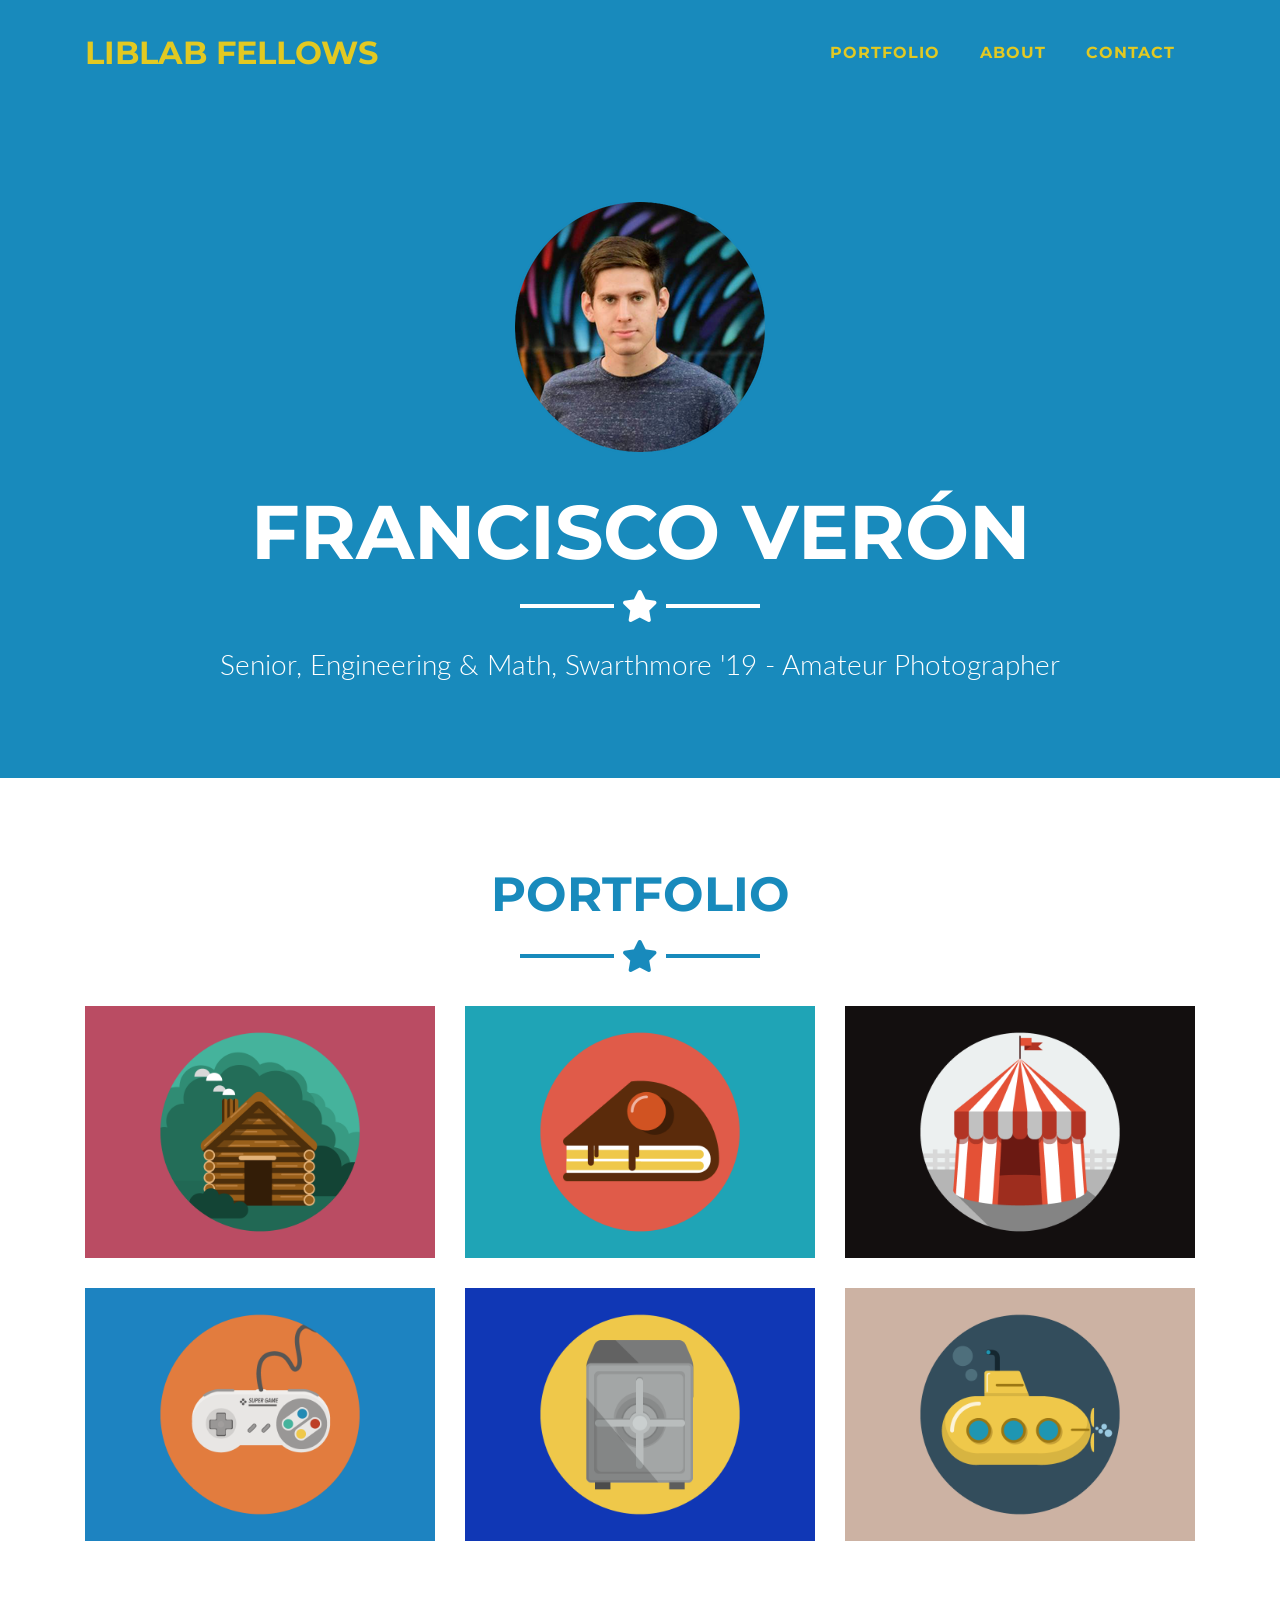
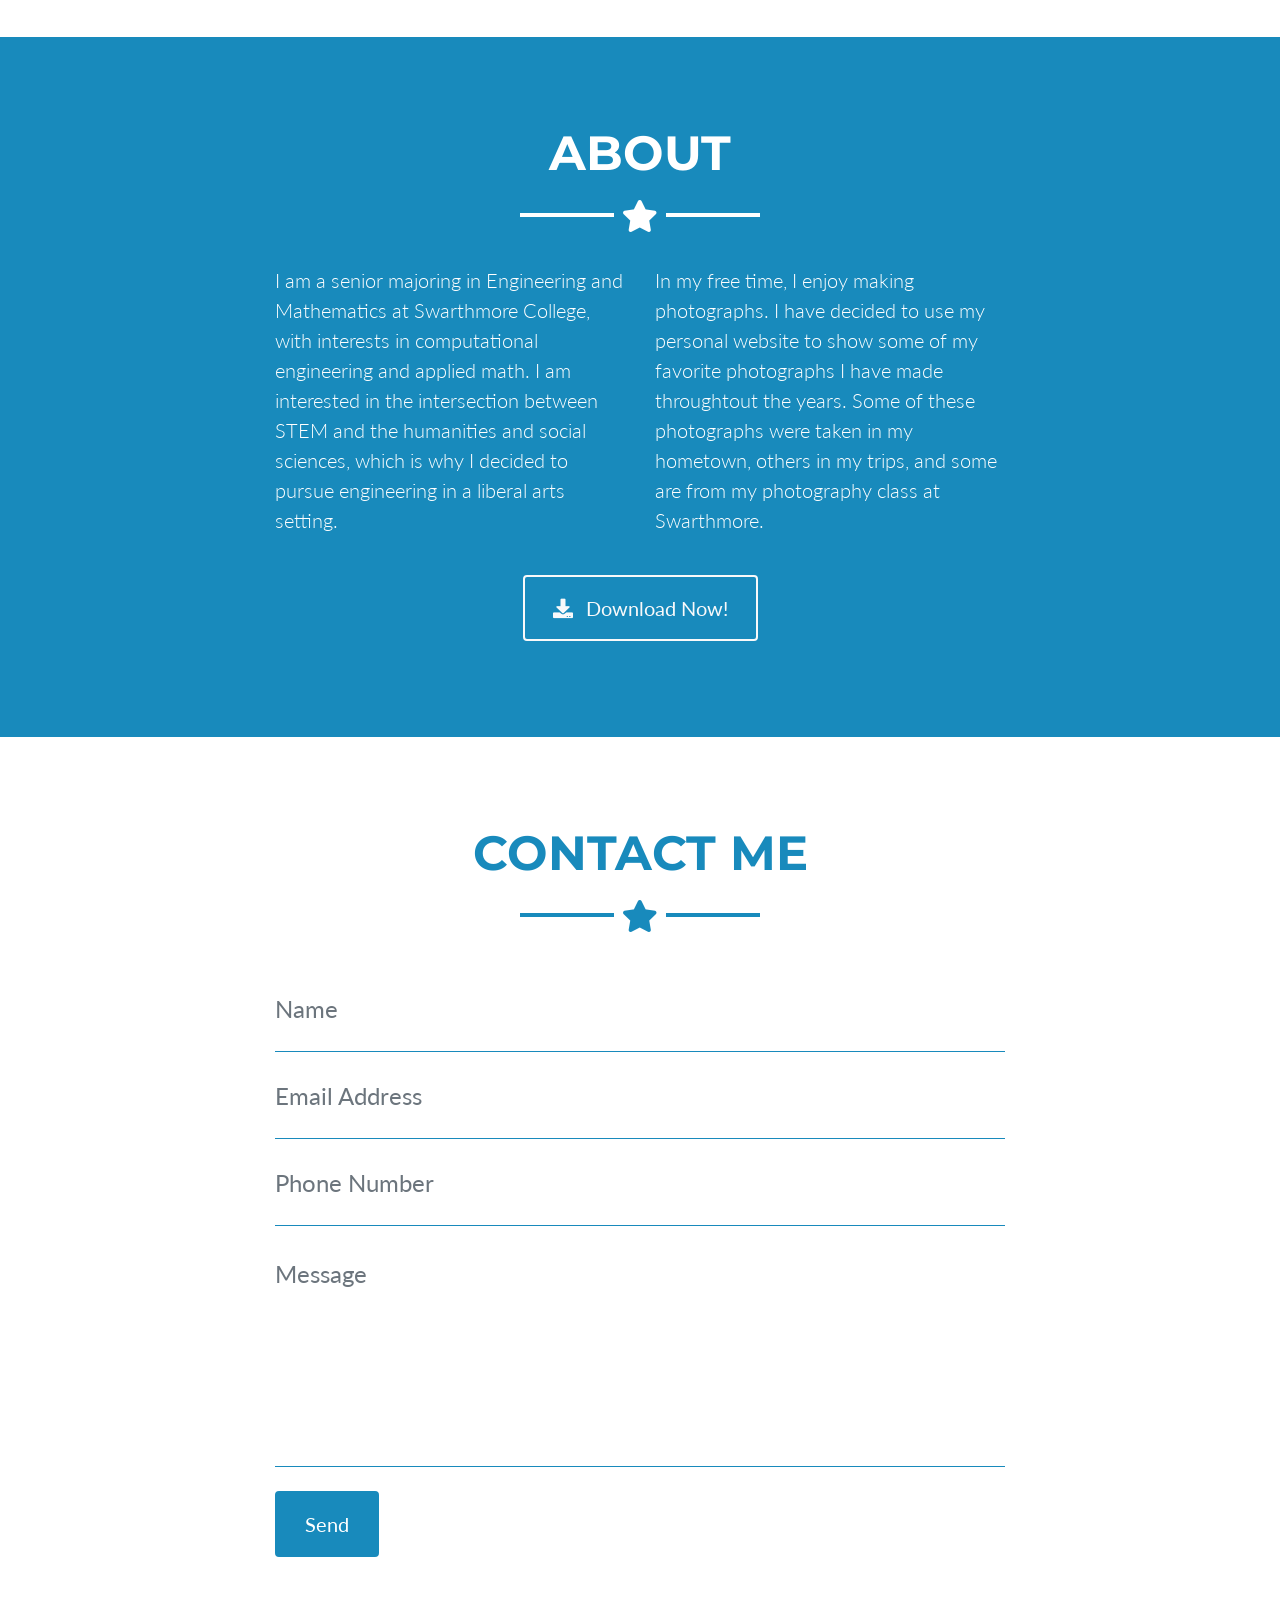
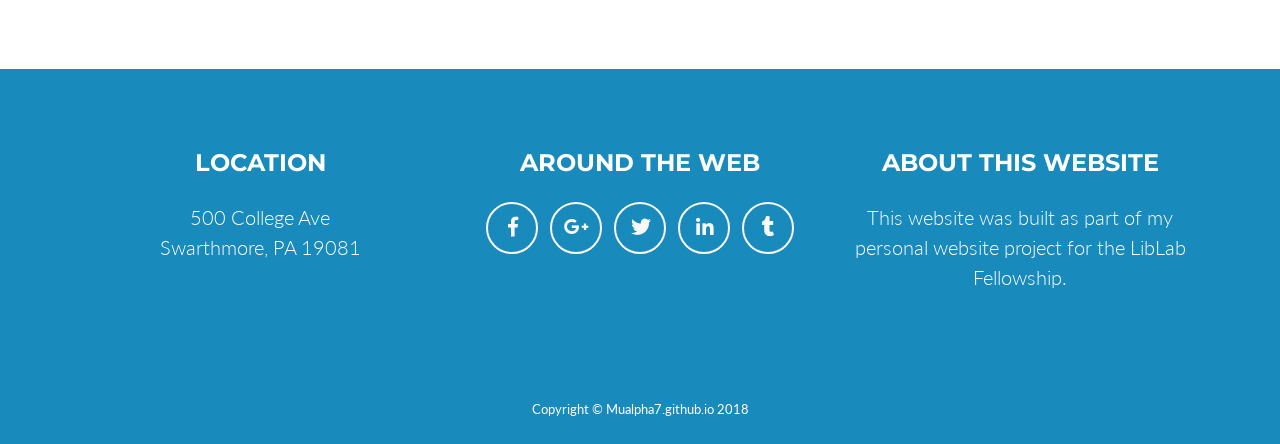
==== commit 7e8f7d18: "Add files via upload" ====
--- a/index.html
+++ b/index.html
@@ -144,7 +144,7 @@
           </div>
           <div class="col-lg-4 mr-auto">
             <p class="lead">In my free time, I enjoy making photographs. I have decided to use my personal website to show some of my
-            favorite photographs I have made throughtout the years. Some of these photographs were taken in my hometown </p>
+            favorite photographs I have made throughtout the years. Some of these photographs were taken in my hometown, others in my trips, and some are from my photography class at Swarthmore. </p>
           </div>
         </div>
         <div class="text-center mt-4">
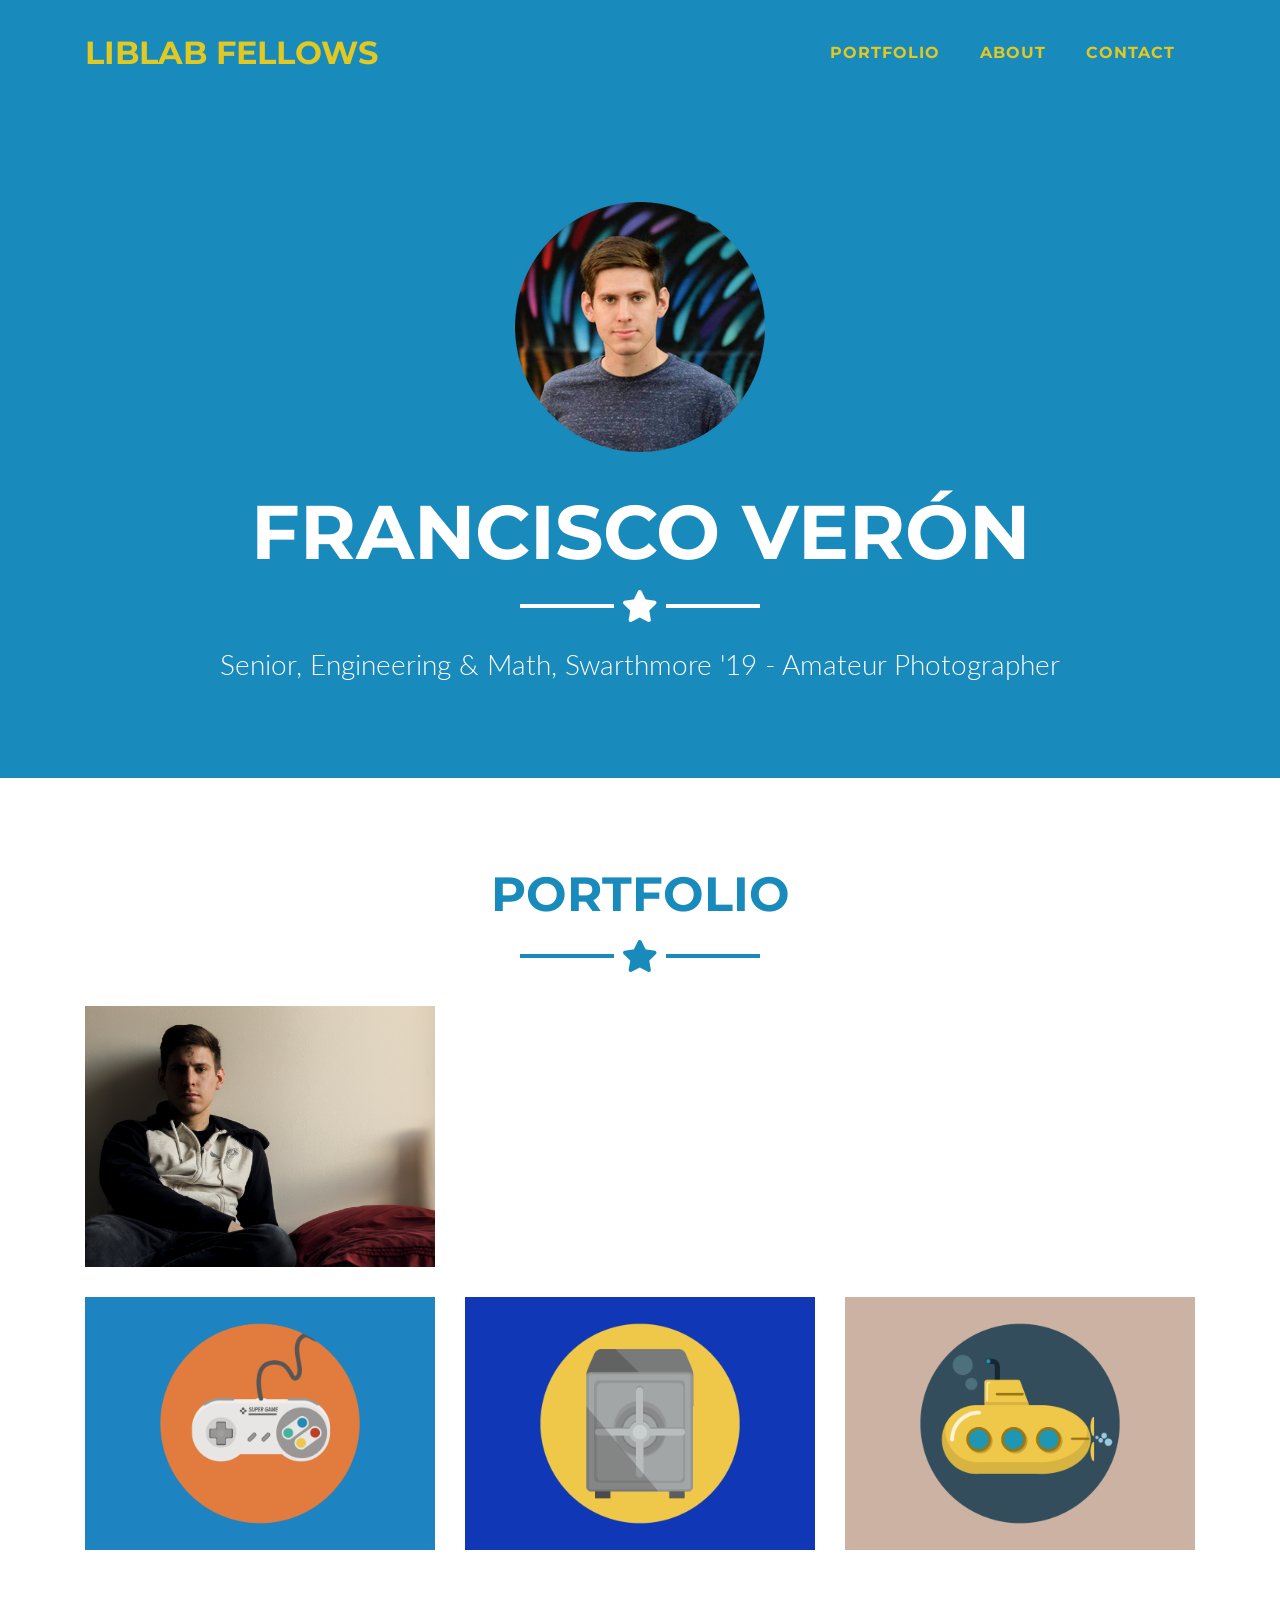
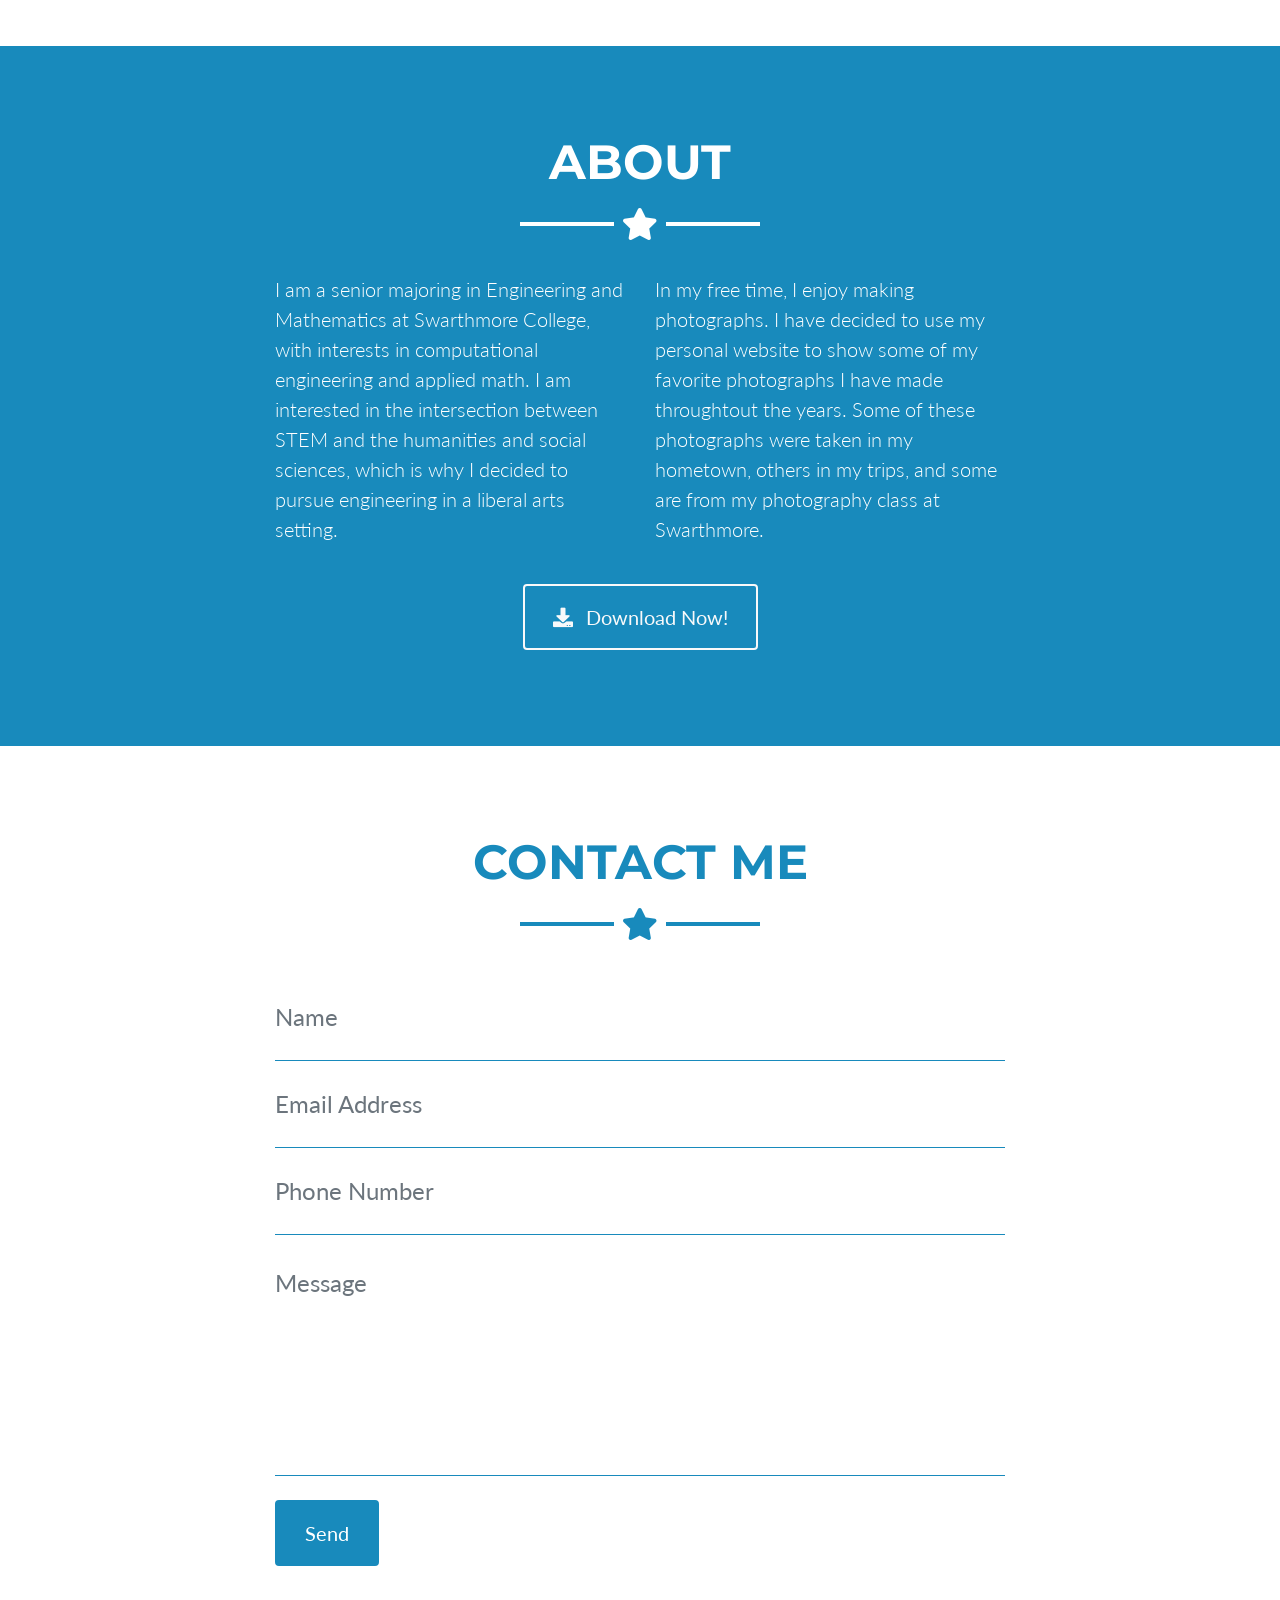
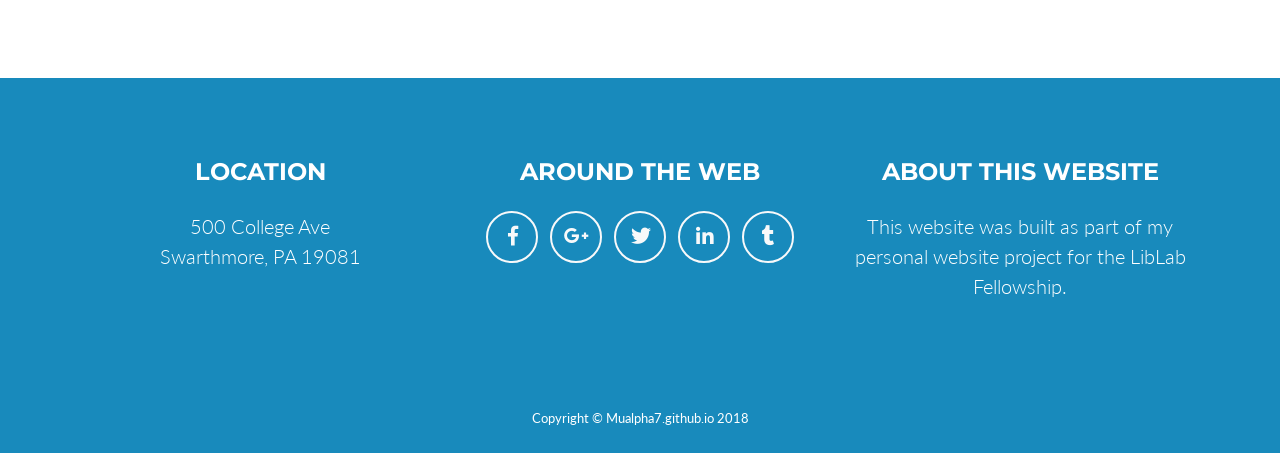
==== commit ba72dafb: "Add files via upload" ====
--- a/index.html
+++ b/index.html
@@ -75,7 +75,7 @@
                   <i class="fas fa-search-plus fa-3x"></i>
                 </div>
               </div>
-              <img class="img-fluid" src="img/portfolio/cabin.png" alt="">
+              <img class="img-fluid" src="img/portfolio/cabin.JPG" alt="">
             </a>
           </div>
           <div class="col-md-6 col-lg-4">
@@ -85,7 +85,7 @@
                   <i class="fas fa-search-plus fa-3x"></i>
                 </div>
               </div>
-              <img class="img-fluid" src="img/portfolio/cake.png" alt="">
+              <img class="img-fluid" src="img/portfolio/cake.JPG" alt="">
             </a>
           </div>
           <div class="col-md-6 col-lg-4">
@@ -95,7 +95,7 @@
                   <i class="fas fa-search-plus fa-3x"></i>
                 </div>
               </div>
-              <img class="img-fluid" src="img/portfolio/circus.png" alt="">
+              <img class="img-fluid" src="img/portfolio/circus.jpg" alt="">
             </a>
           </div>
           <div class="col-md-6 col-lg-4">
@@ -276,10 +276,10 @@
         <div class="container text-center">
           <div class="row">
             <div class="col-lg-8 mx-auto">
-              <h2 class="text-secondary text-uppercase mb-0">Project Name</h2>
-              <hr class="star-dark mb-5">
-              <img class="img-fluid mb-5" src="img/portfolio/cabin.png" alt="">
-              <p class="mb-5">Lorem ipsum dolor sit amet, consectetur adipisicing elit. Mollitia neque assumenda ipsam nihil, molestias magnam, recusandae quos quis inventore quisquam velit asperiores, vitae? Reprehenderit soluta, eos quod consequuntur itaque. Nam.</p>
+              <h2 class="text-secondary text-uppercase mb-0">Photograph 1</h2>
+              <hr class="star-dark mb-5">
+              <img class="img-fluid mb-5" src="img/portfolio/cabin.JPG" alt="">
+              <p class="mb-5">Ash Wednesday</p>
               <a class="btn btn-primary btn-lg rounded-pill portfolio-modal-dismiss" href="#">
                 <i class="fa fa-close"></i>
                 Close Photograph</a>
@@ -298,10 +298,10 @@
         <div class="container text-center">
           <div class="row">
             <div class="col-lg-8 mx-auto">
-              <h2 class="text-secondary text-uppercase mb-0">Project Name</h2>
-              <hr class="star-dark mb-5">
-              <img class="img-fluid mb-5" src="img/portfolio/cake.png" alt="">
-              <p class="mb-5">Lorem ipsum dolor sit amet, consectetur adipisicing elit. Mollitia neque assumenda ipsam nihil, molestias magnam, recusandae quos quis inventore quisquam velit asperiores, vitae? Reprehenderit soluta, eos quod consequuntur itaque. Nam.</p>
+              <h2 class="text-secondary text-uppercase mb-0">Photograph 2</h2>
+              <hr class="star-dark mb-5">
+              <img class="img-fluid mb-5" src="img/portfolio/cake.JPG" alt="">
+              <p class="mb-5">Dead tree</p>
               <a class="btn btn-primary btn-lg rounded-pill portfolio-modal-dismiss" href="#">
                 <i class="fa fa-close"></i>
                 Close Photograph</a>
@@ -320,10 +320,10 @@
         <div class="container text-center">
           <div class="row">
             <div class="col-lg-8 mx-auto">
-              <h2 class="text-secondary text-uppercase mb-0">Project Name</h2>
-              <hr class="star-dark mb-5">
-              <img class="img-fluid mb-5" src="img/portfolio/circus.png" alt="">
-              <p class="mb-5">Lorem ipsum dolor sit amet, consectetur adipisicing elit. Mollitia neque assumenda ipsam nihil, molestias magnam, recusandae quos quis inventore quisquam velit asperiores, vitae? Reprehenderit soluta, eos quod consequuntur itaque. Nam.</p>
+              <h2 class="text-secondary text-uppercase mb-0">Photograph 3</h2>
+              <hr class="star-dark mb-5">
+              <img class="img-fluid mb-5" src="img/portfolio/circus.jpg" alt="">
+              <p class="mb-5">Woman near trash</p>
               <a class="btn btn-primary btn-lg rounded-pill portfolio-modal-dismiss" href="#">
                 <i class="fa fa-close"></i>
                 Close Photograph</a>
@@ -342,7 +342,7 @@
         <div class="container text-center">
           <div class="row">
             <div class="col-lg-8 mx-auto">
-              <h2 class="text-secondary text-uppercase mb-0">Project Name</h2>
+              <h2 class="text-secondary text-uppercase mb-0">Photograph 4</h2>
               <hr class="star-dark mb-5">
               <img class="img-fluid mb-5" src="img/portfolio/game.png" alt="">
               <p class="mb-5">Lorem ipsum dolor sit amet, consectetur adipisicing elit. Mollitia neque assumenda ipsam nihil, molestias magnam, recusandae quos quis inventore quisquam velit asperiores, vitae? Reprehenderit soluta, eos quod consequuntur itaque. Nam.</p>
@@ -364,7 +364,7 @@
         <div class="container text-center">
           <div class="row">
             <div class="col-lg-8 mx-auto">
-              <h2 class="text-secondary text-uppercase mb-0">Project Name</h2>
+              <h2 class="text-secondary text-uppercase mb-0">Photograph 5</h2>
               <hr class="star-dark mb-5">
               <img class="img-fluid mb-5" src="img/portfolio/safe.png" alt="">
               <p class="mb-5">Lorem ipsum dolor sit amet, consectetur adipisicing elit. Mollitia neque assumenda ipsam nihil, molestias magnam, recusandae quos quis inventore quisquam velit asperiores, vitae? Reprehenderit soluta, eos quod consequuntur itaque. Nam.</p>
@@ -386,7 +386,7 @@
         <div class="container text-center">
           <div class="row">
             <div class="col-lg-8 mx-auto">
-              <h2 class="text-secondary text-uppercase mb-0">Project Name</h2>
+              <h2 class="text-secondary text-uppercase mb-0">Photograph 6</h2>
               <hr class="star-dark mb-5">
               <img class="img-fluid mb-5" src="img/portfolio/submarine.png" alt="">
               <p class="mb-5">Lorem ipsum dolor sit amet, consectetur adipisicing elit. Mollitia neque assumenda ipsam nihil, molestias magnam, recusandae quos quis inventore quisquam velit asperiores, vitae? Reprehenderit soluta, eos quod consequuntur itaque. Nam.</p>
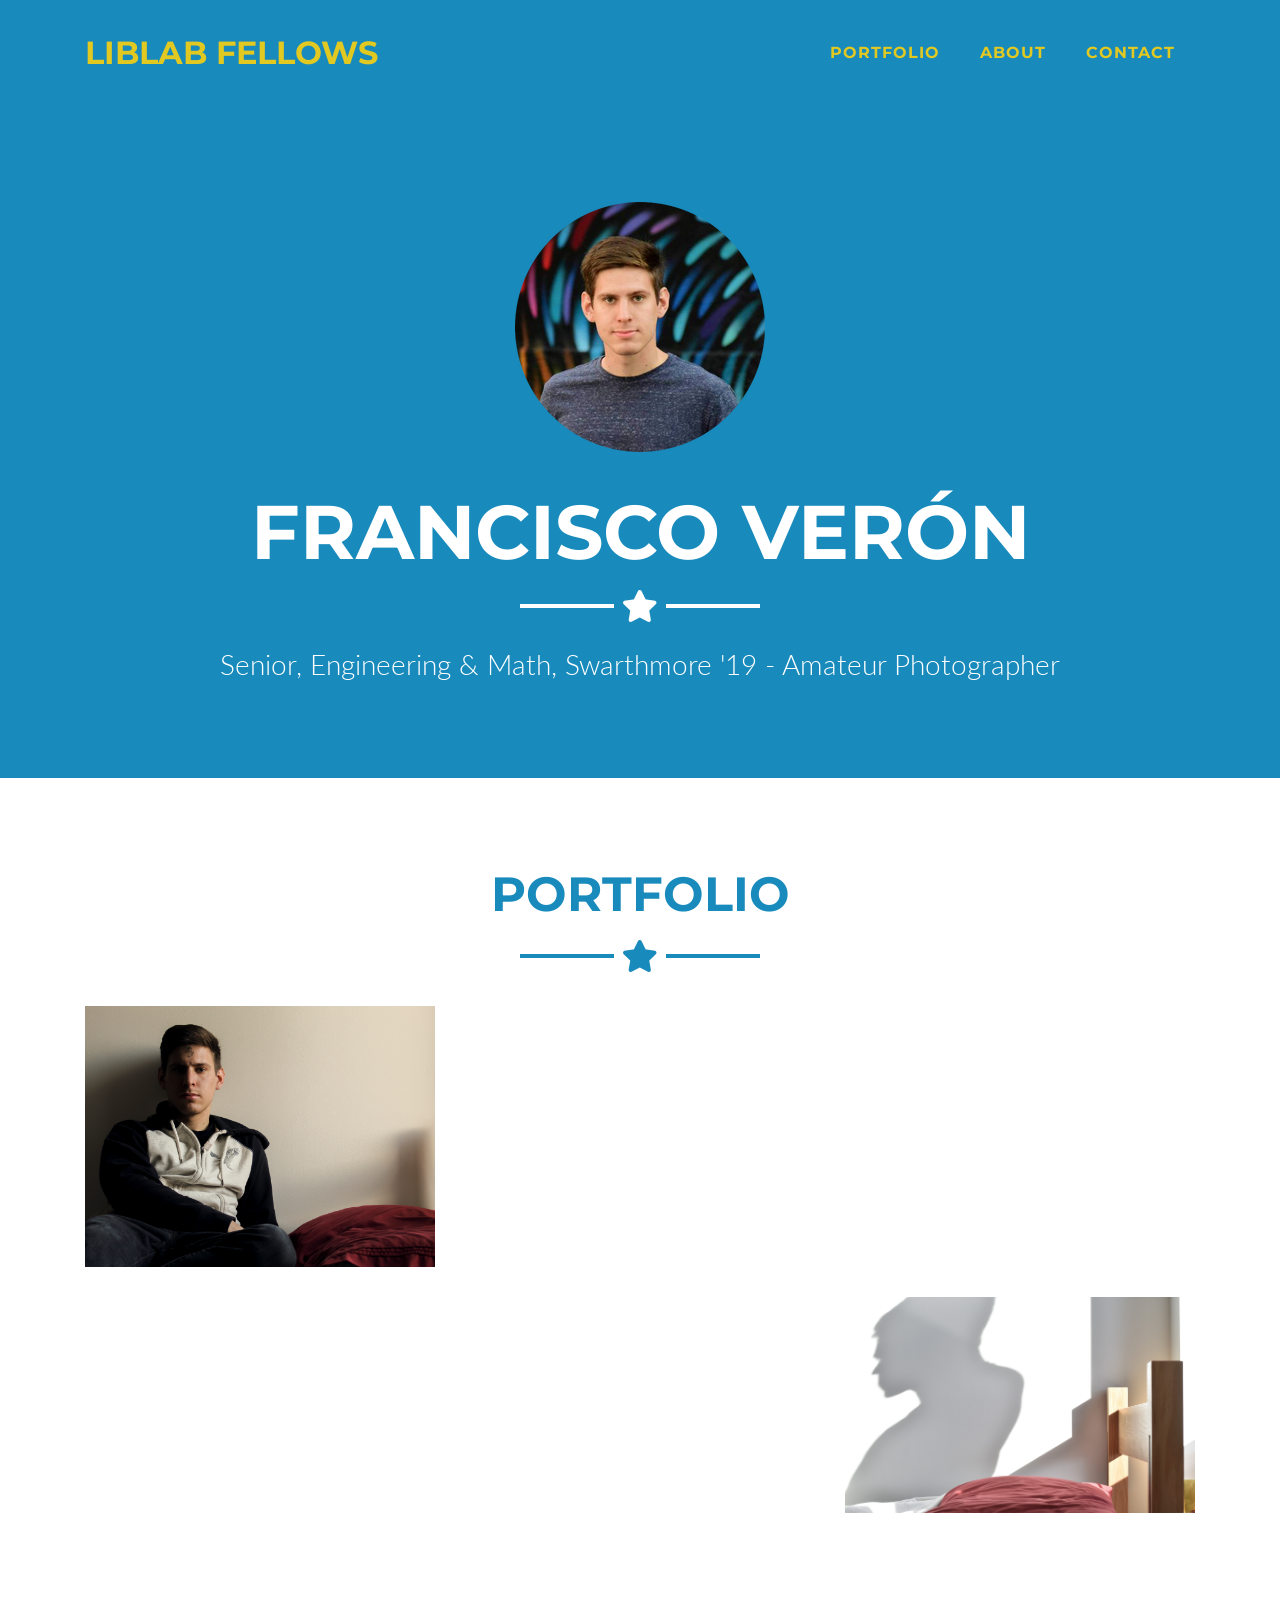
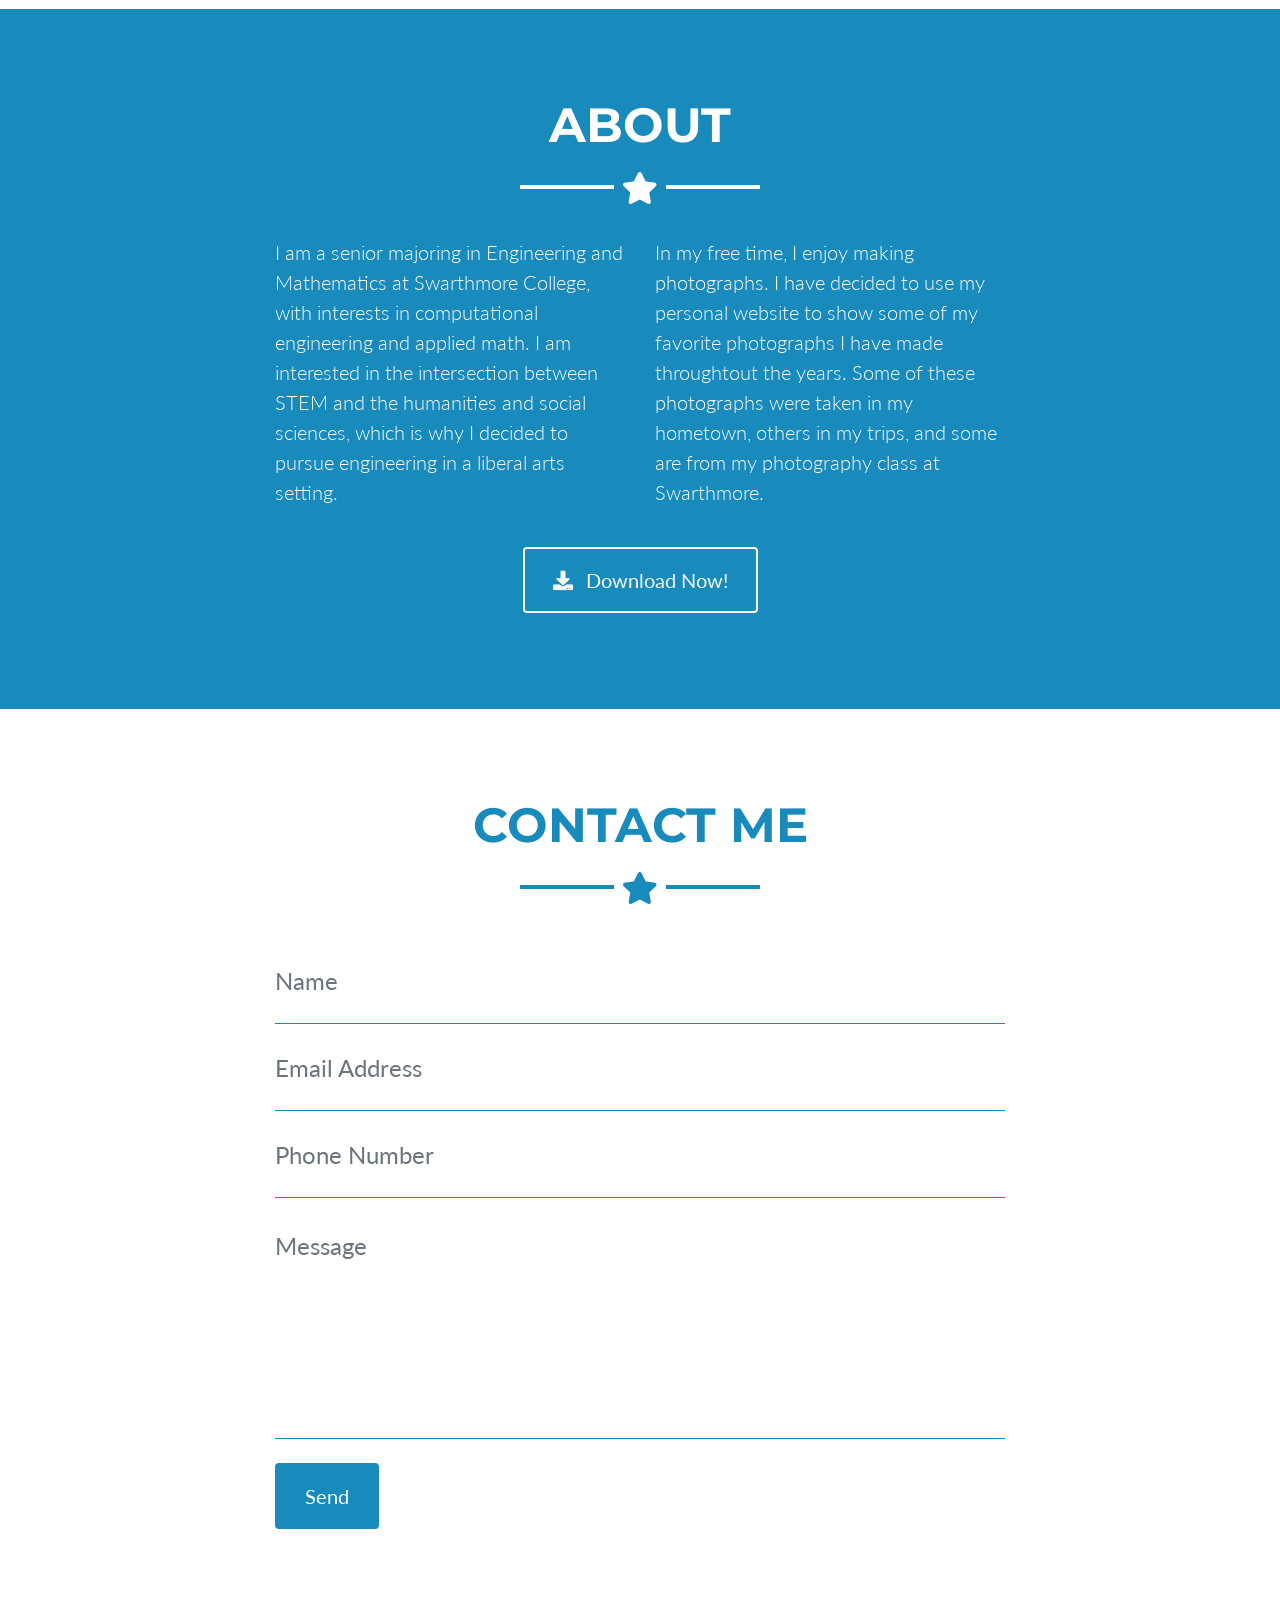
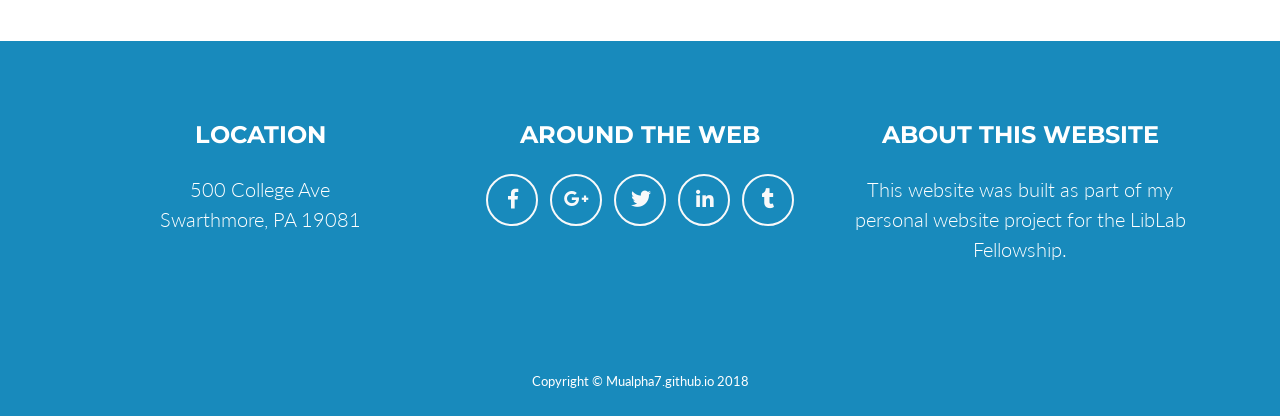
==== commit 938fb440: "Add files via upload" ====
--- a/index.html
+++ b/index.html
@@ -105,7 +105,7 @@
                   <i class="fas fa-search-plus fa-3x"></i>
                 </div>
               </div>
-              <img class="img-fluid" src="img/portfolio/game.png" alt="">
+              <img class="img-fluid" src="img/portfolio/game.jpg" alt="">
             </a>
           </div>
           <div class="col-md-6 col-lg-4">
@@ -115,7 +115,7 @@
                   <i class="fas fa-search-plus fa-3x"></i>
                 </div>
               </div>
-              <img class="img-fluid" src="img/portfolio/safe.png" alt="">
+              <img class="img-fluid" src="img/portfolio/safe.jpg" alt="">
             </a>
           </div>
           <div class="col-md-6 col-lg-4">
@@ -125,7 +125,7 @@
                   <i class="fas fa-search-plus fa-3x"></i>
                 </div>
               </div>
-              <img class="img-fluid" src="img/portfolio/submarine.png" alt="">
+              <img class="img-fluid" src="img/portfolio/submarine.jpg" alt="">
             </a>
           </div>
         </div>
@@ -344,7 +344,7 @@
             <div class="col-lg-8 mx-auto">
               <h2 class="text-secondary text-uppercase mb-0">Photograph 4</h2>
               <hr class="star-dark mb-5">
-              <img class="img-fluid mb-5" src="img/portfolio/game.png" alt="">
+              <img class="img-fluid mb-5" src="img/portfolio/game.jpg" alt="">
               <p class="mb-5">Lorem ipsum dolor sit amet, consectetur adipisicing elit. Mollitia neque assumenda ipsam nihil, molestias magnam, recusandae quos quis inventore quisquam velit asperiores, vitae? Reprehenderit soluta, eos quod consequuntur itaque. Nam.</p>
               <a class="btn btn-primary btn-lg rounded-pill portfolio-modal-dismiss" href="#">
                 <i class="fa fa-close"></i>
@@ -366,7 +366,7 @@
             <div class="col-lg-8 mx-auto">
               <h2 class="text-secondary text-uppercase mb-0">Photograph 5</h2>
               <hr class="star-dark mb-5">
-              <img class="img-fluid mb-5" src="img/portfolio/safe.png" alt="">
+              <img class="img-fluid mb-5" src="img/portfolio/safe.jpg" alt="">
               <p class="mb-5">Lorem ipsum dolor sit amet, consectetur adipisicing elit. Mollitia neque assumenda ipsam nihil, molestias magnam, recusandae quos quis inventore quisquam velit asperiores, vitae? Reprehenderit soluta, eos quod consequuntur itaque. Nam.</p>
               <a class="btn btn-primary btn-lg rounded-pill portfolio-modal-dismiss" href="#">
                 <i class="fa fa-close"></i>
@@ -388,7 +388,7 @@
             <div class="col-lg-8 mx-auto">
               <h2 class="text-secondary text-uppercase mb-0">Photograph 6</h2>
               <hr class="star-dark mb-5">
-              <img class="img-fluid mb-5" src="img/portfolio/submarine.png" alt="">
+              <img class="img-fluid mb-5" src="img/portfolio/submarine.jpg" alt="">
               <p class="mb-5">Lorem ipsum dolor sit amet, consectetur adipisicing elit. Mollitia neque assumenda ipsam nihil, molestias magnam, recusandae quos quis inventore quisquam velit asperiores, vitae? Reprehenderit soluta, eos quod consequuntur itaque. Nam.</p>
               <a class="btn btn-primary btn-lg rounded-pill portfolio-modal-dismiss" href="#">
                 <i class="fa fa-close"></i>
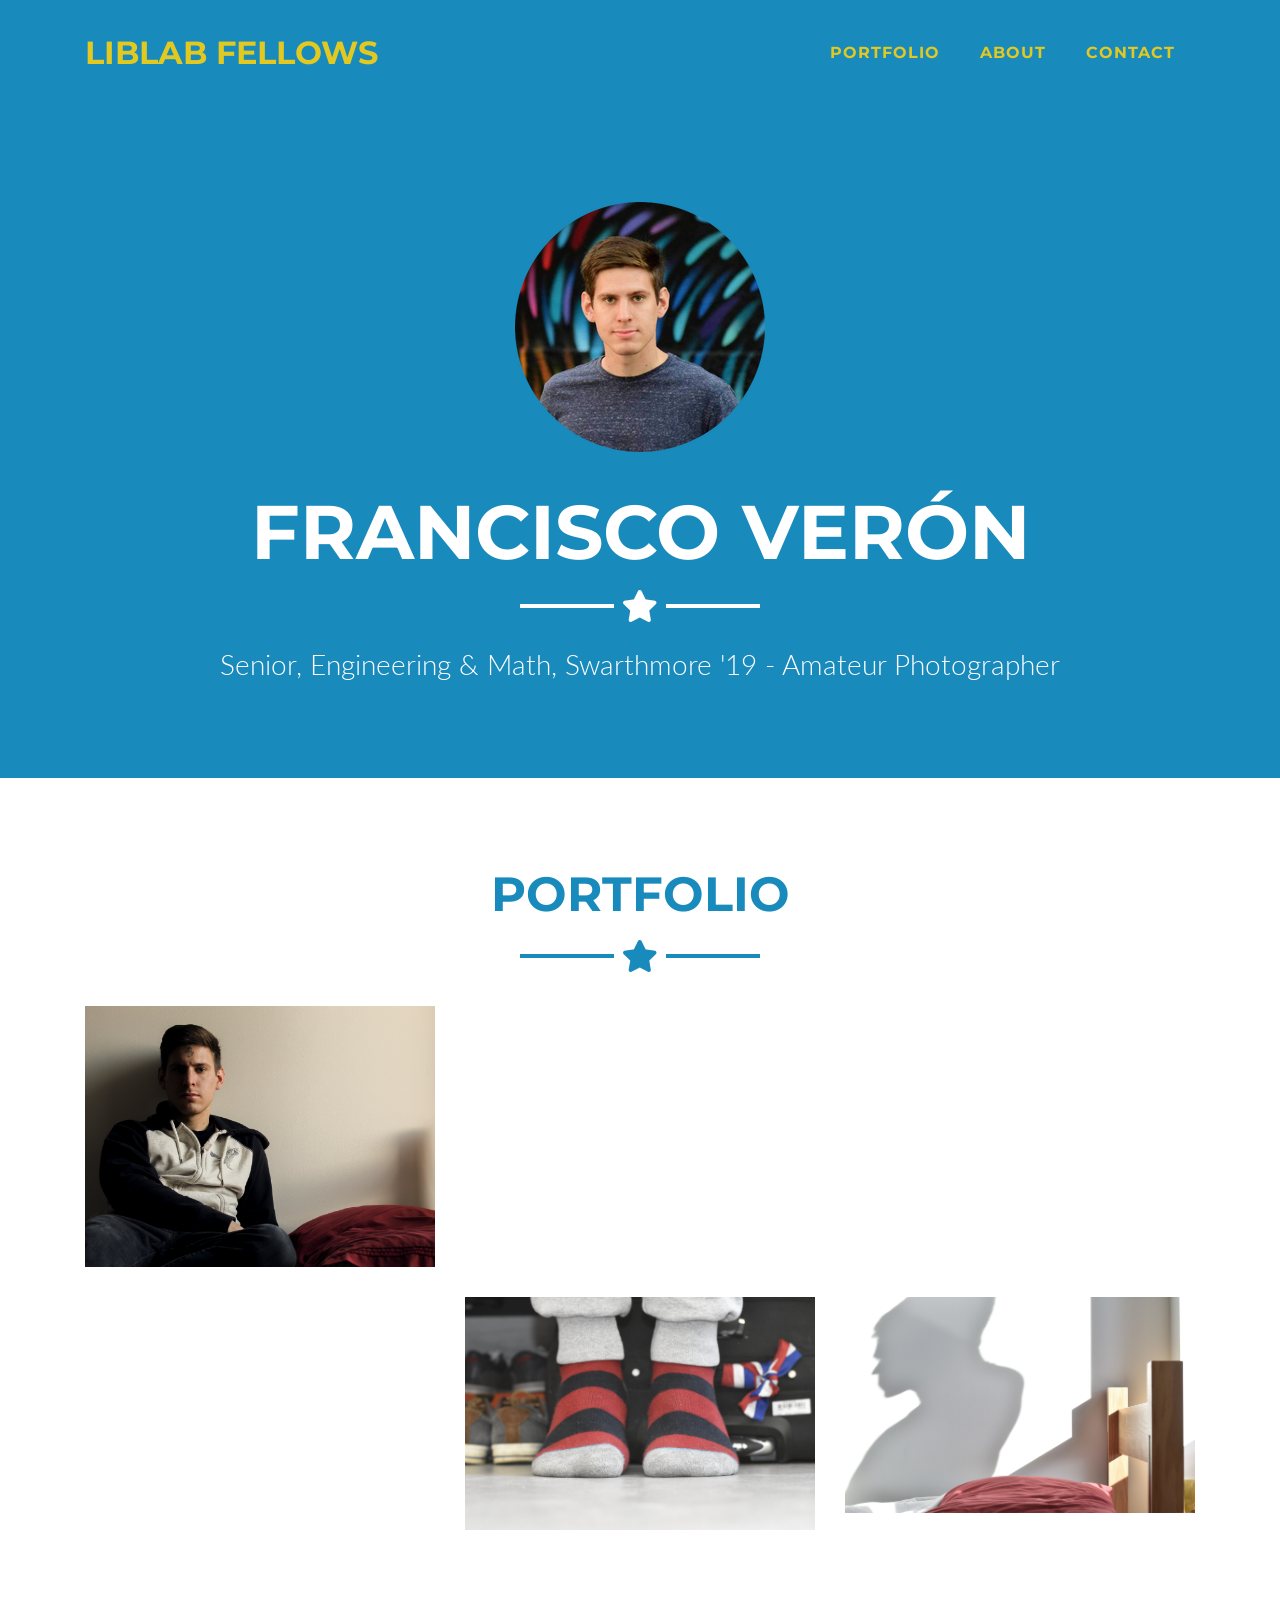
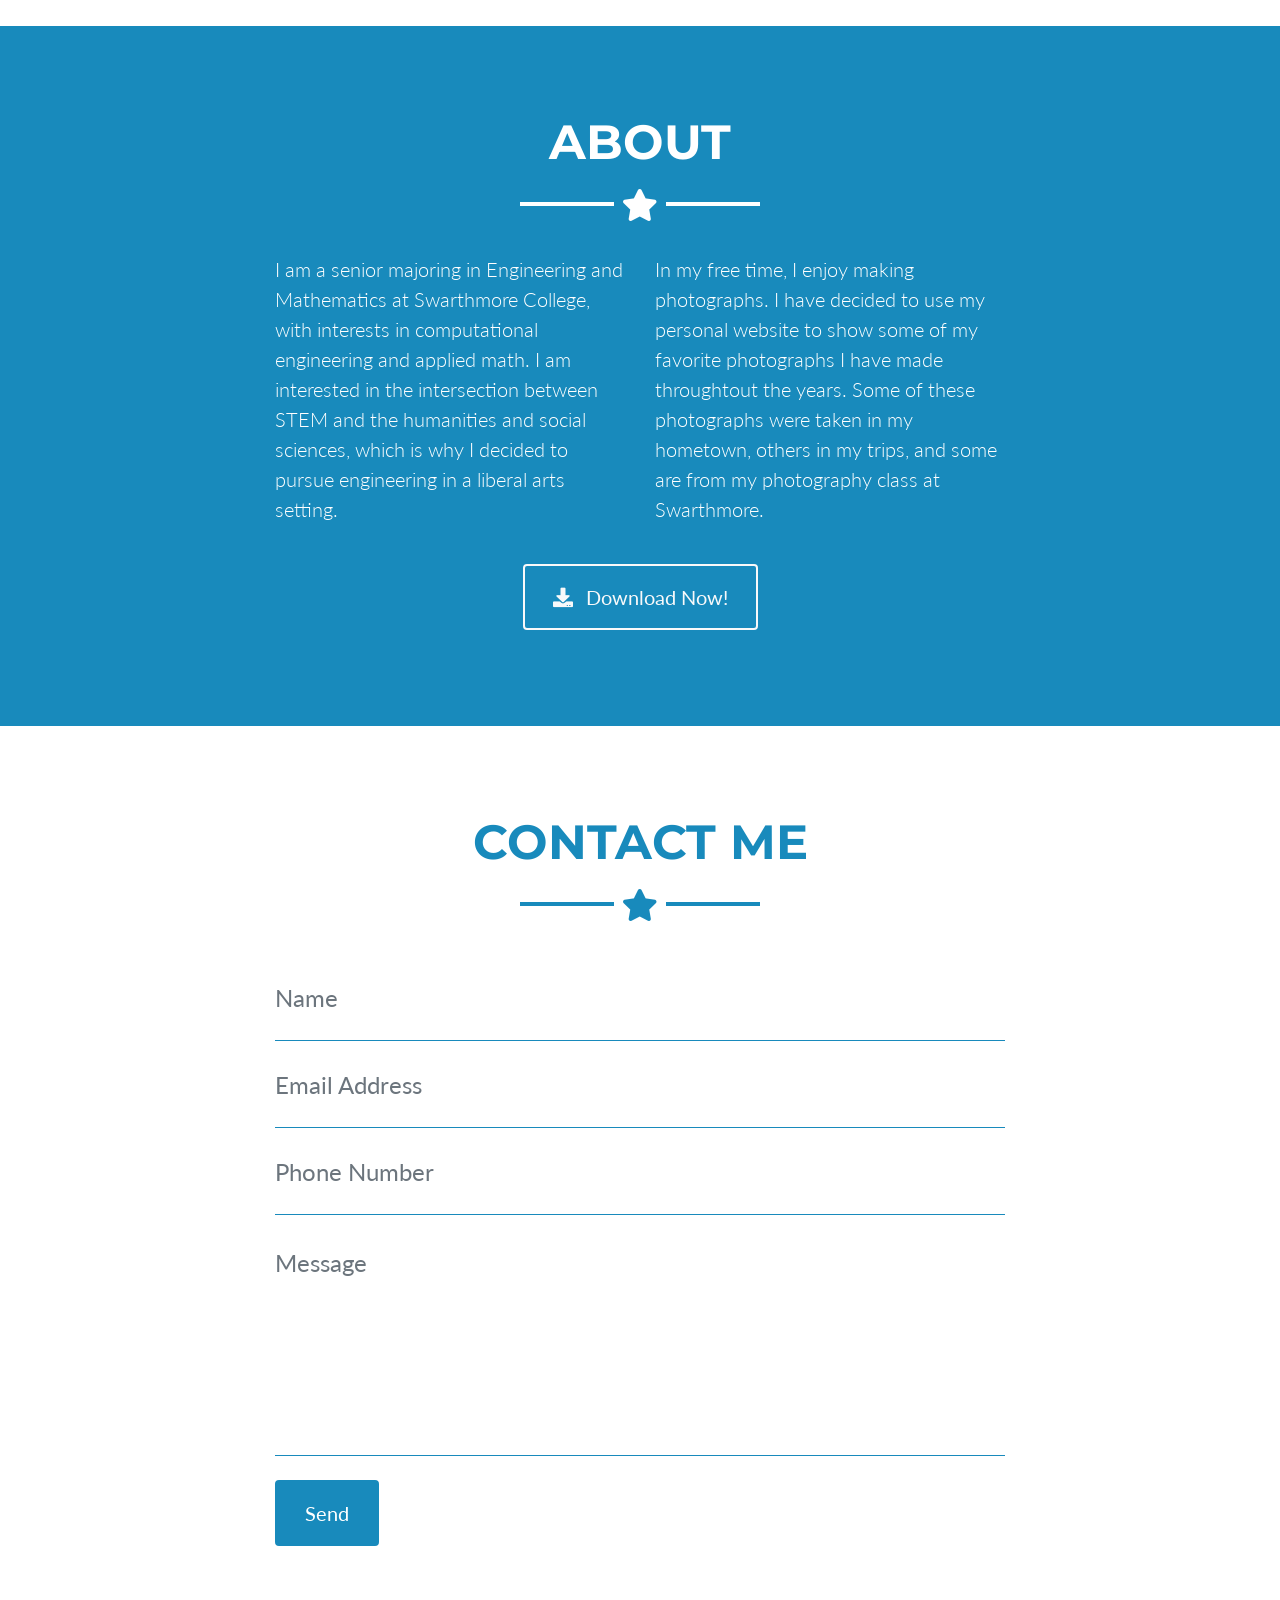
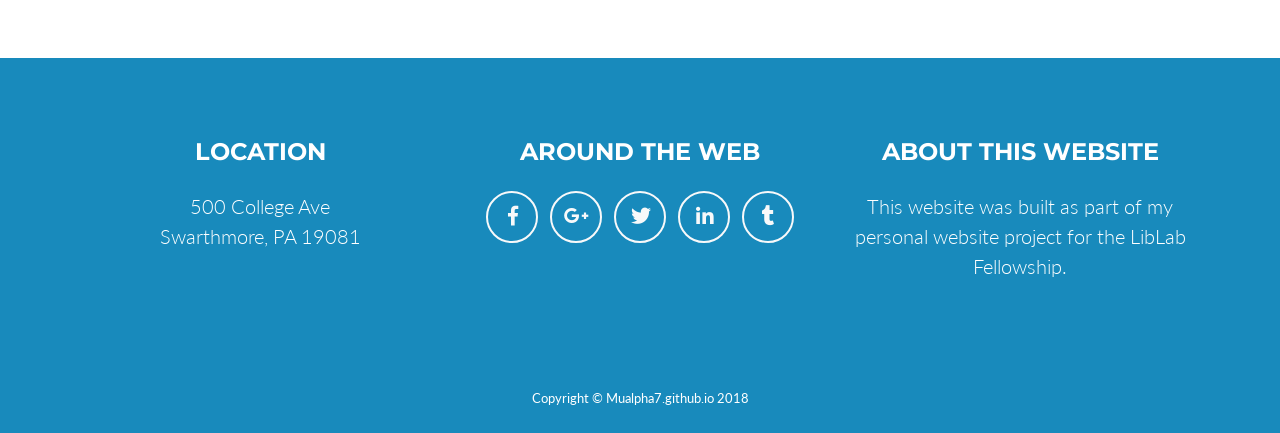
==== commit a580cc9b: "Add files via upload" ====
--- a/index.html
+++ b/index.html
@@ -345,7 +345,7 @@
               <h2 class="text-secondary text-uppercase mb-0">Photograph 4</h2>
               <hr class="star-dark mb-5">
               <img class="img-fluid mb-5" src="img/portfolio/game.jpg" alt="">
-              <p class="mb-5">Lorem ipsum dolor sit amet, consectetur adipisicing elit. Mollitia neque assumenda ipsam nihil, molestias magnam, recusandae quos quis inventore quisquam velit asperiores, vitae? Reprehenderit soluta, eos quod consequuntur itaque. Nam.</p>
+              <p class="mb-5">Blue flowers</p>
               <a class="btn btn-primary btn-lg rounded-pill portfolio-modal-dismiss" href="#">
                 <i class="fa fa-close"></i>
                 Close Photograph</a>
@@ -367,7 +367,7 @@
               <h2 class="text-secondary text-uppercase mb-0">Photograph 5</h2>
               <hr class="star-dark mb-5">
               <img class="img-fluid mb-5" src="img/portfolio/safe.jpg" alt="">
-              <p class="mb-5">Lorem ipsum dolor sit amet, consectetur adipisicing elit. Mollitia neque assumenda ipsam nihil, molestias magnam, recusandae quos quis inventore quisquam velit asperiores, vitae? Reprehenderit soluta, eos quod consequuntur itaque. Nam.</p>
+              <p class="mb-5">Socks</p>
               <a class="btn btn-primary btn-lg rounded-pill portfolio-modal-dismiss" href="#">
                 <i class="fa fa-close"></i>
                 Close Photograph</a>
@@ -389,7 +389,7 @@
               <h2 class="text-secondary text-uppercase mb-0">Photograph 6</h2>
               <hr class="star-dark mb-5">
               <img class="img-fluid mb-5" src="img/portfolio/submarine.jpg" alt="">
-              <p class="mb-5">Lorem ipsum dolor sit amet, consectetur adipisicing elit. Mollitia neque assumenda ipsam nihil, molestias magnam, recusandae quos quis inventore quisquam velit asperiores, vitae? Reprehenderit soluta, eos quod consequuntur itaque. Nam.</p>
+              <p class="mb-5">Shadows</p>
               <a class="btn btn-primary btn-lg rounded-pill portfolio-modal-dismiss" href="#">
                 <i class="fa fa-close"></i>
                 Close Photograph</a>
